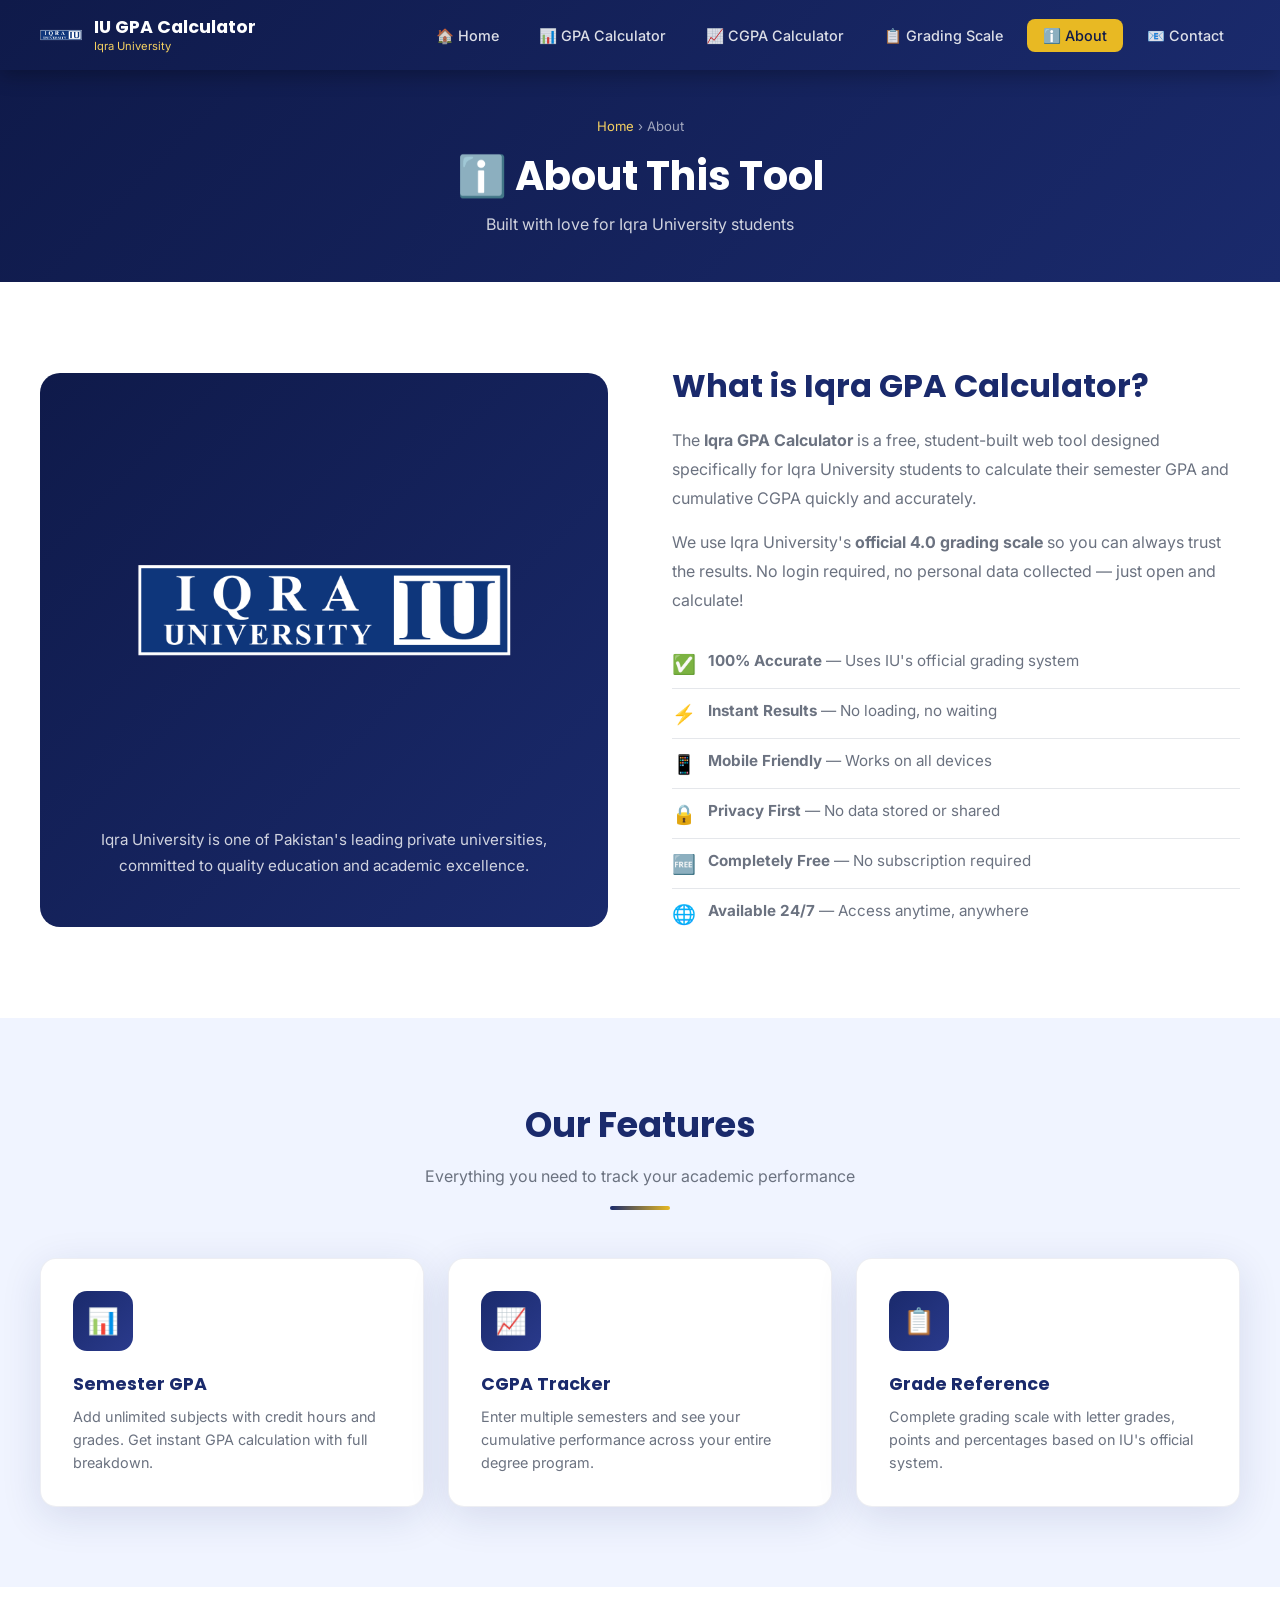
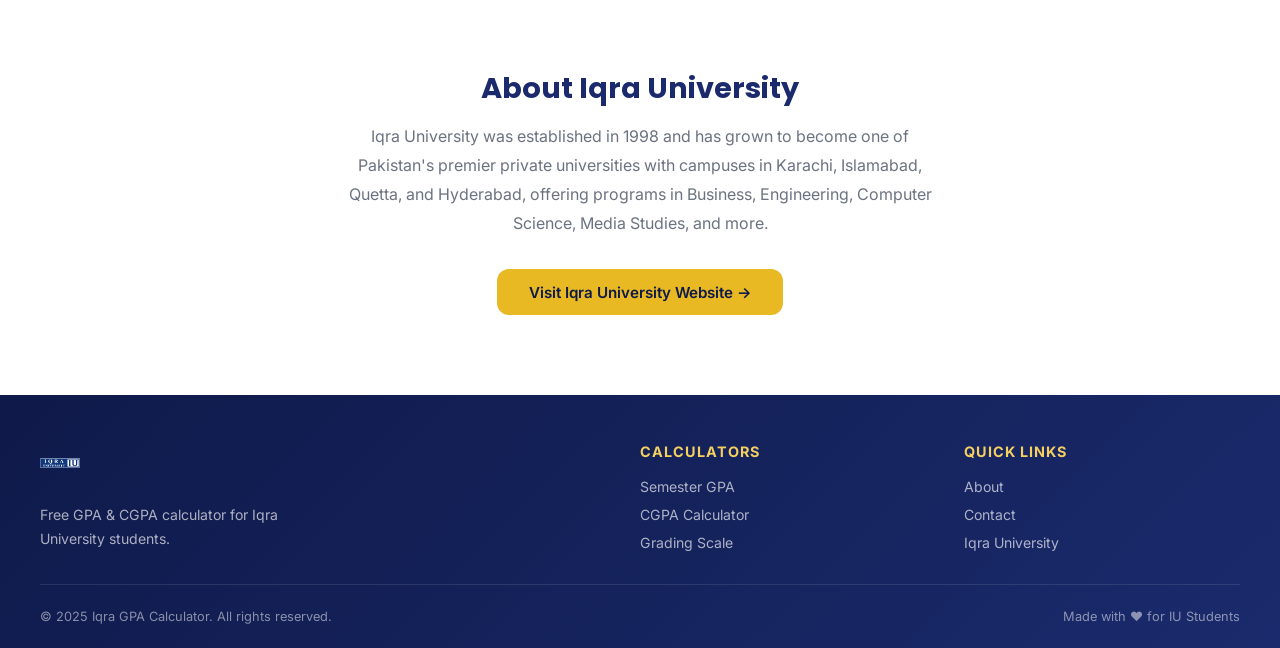
==== about.html @ 35f3a0f4 "Initial commit: Iqra GPA Calculator - Full multi-page website" ====
<!DOCTYPE html>
<html lang="en">
<head>
  <meta charset="UTF-8"/>
  <meta name="viewport" content="width=device-width, initial-scale=1.0"/>
  <title>About - Iqra GPA Calculator</title>
  <meta name="description" content="Learn about the Iqra GPA Calculator tool built for Iqra University students."/>
  <link rel="stylesheet" href="css/style.css"/>
  <link rel="icon" href="Iqra-University-Logo.png"/>
</head>
<body>

<nav class="navbar">
  <div class="nav-container">
    <a href="index.html" class="nav-logo">
      <img src="Iqra-University-Logo.png" alt="Iqra University"/>
      <div class="nav-logo-text">
        <div class="title">IU GPA Calculator</div>
        <div class="sub">Iqra University</div>
      </div>
    </a>
    <ul class="nav-links" id="navLinks">
      <li><a href="index.html">🏠 Home</a></li>
      <li><a href="gpa-calculator.html">📊 GPA Calculator</a></li>
      <li><a href="cgpa-calculator.html">📈 CGPA Calculator</a></li>
      <li><a href="grading.html">📋 Grading Scale</a></li>
      <li><a href="about.html" class="active">ℹ️ About</a></li>
      <li><a href="contact.html">📧 Contact</a></li>
    </ul>
    <div class="hamburger" id="hamburger" onclick="toggleMenu()">
      <span></span><span></span><span></span>
    </div>
  </div>
</nav>

<div class="page-hero">
  <div class="breadcrumb"><a href="index.html">Home</a> › About</div>
  <h1>ℹ️ About This Tool</h1>
  <p>Built with love for Iqra University students</p>
</div>

<section class="section section-alt">
  <div class="container">
    <div class="about-grid fade-in">
      <div class="about-img-wrap">
        <img src="Iqra-University-Logo.png" alt="Iqra University Logo"/>
        <p style="color:rgba(255,255,255,0.8); margin-top:1.5rem; font-size:0.95rem; line-height:1.7;">Iqra University is one of Pakistan's leading private universities, committed to quality education and academic excellence.</p>
      </div>
      <div class="about-content">
        <h2>What is Iqra GPA Calculator?</h2>
        <p>The <strong>Iqra GPA Calculator</strong> is a free, student-built web tool designed specifically for Iqra University students to calculate their semester GPA and cumulative CGPA quickly and accurately.</p>
        <p>We use Iqra University's <strong>official 4.0 grading scale</strong> so you can always trust the results. No login required, no personal data collected — just open and calculate!</p>
        <ul class="feature-list">
          <li><span class="icon">✅</span><span><strong>100% Accurate</strong> — Uses IU's official grading system</span></li>
          <li><span class="icon">⚡</span><span><strong>Instant Results</strong> — No loading, no waiting</span></li>
          <li><span class="icon">📱</span><span><strong>Mobile Friendly</strong> — Works on all devices</span></li>
          <li><span class="icon">🔒</span><span><strong>Privacy First</strong> — No data stored or shared</span></li>
          <li><span class="icon">🆓</span><span><strong>Completely Free</strong> — No subscription required</span></li>
          <li><span class="icon">🌐</span><span><strong>Available 24/7</strong> — Access anytime, anywhere</span></li>
        </ul>
      </div>
    </div>
  </div>
</section>

<section class="section">
  <div class="container">
    <div class="section-header fade-in">
      <h2>Our Features</h2>
      <p>Everything you need to track your academic performance</p>
      <div class="divider"></div>
    </div>
    <div class="cards-grid">
      <div class="card fade-in">
        <div class="card-icon">📊</div>
        <h3>Semester GPA</h3>
        <p>Add unlimited subjects with credit hours and grades. Get instant GPA calculation with full breakdown.</p>
      </div>
      <div class="card fade-in">
        <div class="card-icon">📈</div>
        <h3>CGPA Tracker</h3>
        <p>Enter multiple semesters and see your cumulative performance across your entire degree program.</p>
      </div>
      <div class="card fade-in">
        <div class="card-icon">📋</div>
        <h3>Grade Reference</h3>
        <p>Complete grading scale with letter grades, points and percentages based on IU's official system.</p>
      </div>
    </div>
  </div>
</section>

<section class="section section-alt" style="text-align:center;">
  <div class="container fade-in">
    <h2 style="font-family:'Poppins',sans-serif; font-size:1.8rem; font-weight:700; color:var(--navy); margin-bottom:0.75rem;">About Iqra University</h2>
    <p style="color:var(--gray); max-width:600px; margin:0 auto 2rem; line-height:1.8;">Iqra University was established in 1998 and has grown to become one of Pakistan's premier private universities with campuses in Karachi, Islamabad, Quetta, and Hyderabad, offering programs in Business, Engineering, Computer Science, Media Studies, and more.</p>
    <a href="https://iqra.edu.pk" target="_blank" class="btn btn-primary">Visit Iqra University Website →</a>
  </div>
</section>

<footer>
  <div class="footer-grid">
    <div class="footer-brand">
      <img src="Iqra-University-Logo.png" alt="Iqra University"/>
      <p>Free GPA & CGPA calculator for Iqra University students.</p>
    </div>
    <div class="footer-col">
      <h4>Calculators</h4>
      <ul class="footer-links">
        <li><a href="gpa-calculator.html">Semester GPA</a></li>
        <li><a href="cgpa-calculator.html">CGPA Calculator</a></li>
        <li><a href="grading.html">Grading Scale</a></li>
      </ul>
    </div>
    <div class="footer-col">
      <h4>Quick Links</h4>
      <ul class="footer-links">
        <li><a href="about.html">About</a></li>
        <li><a href="contact.html">Contact</a></li>
        <li><a href="https://iqra.edu.pk" target="_blank">Iqra University</a></li>
      </ul>
    </div>
  </div>
  <div class="footer-bottom">
    <span>© 2025 Iqra GPA Calculator. All rights reserved.</span>
    <span>Made with ❤️ for IU Students</span>
  </div>
</footer>

<script src="js/main.js"></script>
</body>
</html>
---- css/style.css ----
@import url('https://fonts.googleapis.com/css2?family=Inter:wght@300;400;500;600;700;800&family=Poppins:wght@400;500;600;700;800&display=swap');

:root {
  --navy: #1a2a6c;
  --navy-dark: #0f1a4a;
  --navy-light: #2a3a8c;
  --accent: #e8b923;
  --accent-light: #f5d061;
  --white: #ffffff;
  --light-bg: #f0f4ff;
  --gray: #6b7280;
  --light-gray: #e5e7eb;
  --success: #10b981;
  --warning: #f59e0b;
  --danger: #ef4444;
  --card-shadow: 0 10px 40px rgba(26, 42, 108, 0.12);
  --transition: all 0.3s ease;
}

* { margin: 0; padding: 0; box-sizing: border-box; }

body {
  font-family: 'Inter', sans-serif;
  background: var(--light-bg);
  color: #1f2937;
  min-height: 100vh;
}

/* ===== NAVBAR ===== */
.navbar {
  background: linear-gradient(135deg, var(--navy-dark) 0%, var(--navy) 100%);
  padding: 0 2rem;
  position: sticky;
  top: 0;
  z-index: 1000;
  box-shadow: 0 4px 20px rgba(0,0,0,0.3);
}
.nav-container {
  max-width: 1200px;
  margin: 0 auto;
  display: flex;
  align-items: center;
  justify-content: space-between;
  height: 70px;
}
.nav-logo {
  display: flex;
  align-items: center;
  gap: 12px;
  text-decoration: none;
}
.nav-logo img { height: 42px; border-radius: 4px; }
.nav-logo-text { color: var(--white); }
.nav-logo-text .title { font-family: 'Poppins', sans-serif; font-size: 1.1rem; font-weight: 700; line-height: 1.2; }
.nav-logo-text .sub { font-size: 0.7rem; color: var(--accent-light); font-weight: 400; }

.nav-links { display: flex; align-items: center; gap: 0.5rem; list-style: none; }
.nav-links a {
  color: rgba(255,255,255,0.85);
  text-decoration: none;
  padding: 0.5rem 1rem;
  border-radius: 8px;
  font-size: 0.9rem;
  font-weight: 500;
  transition: var(--transition);
}
.nav-links a:hover, .nav-links a.active {
  color: var(--white);
  background: rgba(255,255,255,0.15);
}
.nav-links a.active { background: var(--accent); color: var(--navy-dark); }

.hamburger { display: none; flex-direction: column; gap: 5px; cursor: pointer; padding: 5px; }
.hamburger span { width: 25px; height: 2px; background: white; border-radius: 2px; transition: var(--transition); }

/* ===== HERO ===== */
.hero {
  background: linear-gradient(135deg, var(--navy-dark) 0%, var(--navy) 50%, var(--navy-light) 100%);
  color: white;
  padding: 5rem 2rem;
  text-align: center;
  position: relative;
  overflow: hidden;
}
.hero::before {
  content: '';
  position: absolute;
  top: -50%;
  left: -50%;
  width: 200%;
  height: 200%;
  background: radial-gradient(circle at 30% 50%, rgba(232,185,35,0.08) 0%, transparent 60%),
              radial-gradient(circle at 70% 50%, rgba(255,255,255,0.05) 0%, transparent 60%);
  animation: heroGlow 8s ease-in-out infinite alternate;
}
@keyframes heroGlow { from { transform: scale(1); } to { transform: scale(1.1); } }

.hero-content { position: relative; z-index: 1; max-width: 800px; margin: 0 auto; }
.hero-badge {
  display: inline-block;
  background: rgba(232,185,35,0.2);
  border: 1px solid rgba(232,185,35,0.4);
  color: var(--accent-light);
  padding: 0.4rem 1.2rem;
  border-radius: 50px;
  font-size: 0.8rem;
  font-weight: 600;
  letter-spacing: 1px;
  text-transform: uppercase;
  margin-bottom: 1.5rem;
}
.hero h1 {
  font-family: 'Poppins', sans-serif;
  font-size: clamp(2rem, 5vw, 3.5rem);
  font-weight: 800;
  line-height: 1.2;
  margin-bottom: 1rem;
}
.hero h1 span { color: var(--accent); }
.hero p { font-size: 1.1rem; color: rgba(255,255,255,0.8); max-width: 600px; margin: 0 auto 2.5rem; line-height: 1.7; }
.hero-btns { display: flex; gap: 1rem; justify-content: center; flex-wrap: wrap; }
.btn {
  display: inline-flex;
  align-items: center;
  gap: 0.5rem;
  padding: 0.85rem 2rem;
  border-radius: 12px;
  font-size: 0.95rem;
  font-weight: 600;
  text-decoration: none;
  cursor: pointer;
  border: none;
  transition: var(--transition);
}
.btn-primary { background: var(--accent); color: var(--navy-dark); }
.btn-primary:hover { background: var(--accent-light); transform: translateY(-2px); box-shadow: 0 8px 25px rgba(232,185,35,0.4); }
.btn-outline { background: transparent; color: white; border: 2px solid rgba(255,255,255,0.4); }
.btn-outline:hover { background: rgba(255,255,255,0.1); border-color: white; transform: translateY(-2px); }

/* ===== STATS BAR ===== */
.stats-bar {
  background: white;
  padding: 2rem;
  box-shadow: 0 4px 20px rgba(0,0,0,0.08);
}
.stats-container {
  max-width: 1200px;
  margin: 0 auto;
  display: grid;
  grid-template-columns: repeat(4, 1fr);
  gap: 1.5rem;
  text-align: center;
}
.stat-item { padding: 1rem; }
.stat-number { font-family: 'Poppins', sans-serif; font-size: 2rem; font-weight: 800; color: var(--navy); }
.stat-label { font-size: 0.85rem; color: var(--gray); margin-top: 0.25rem; }

/* ===== SECTION ===== */
.section { padding: 5rem 2rem; }
.section-alt { background: white; }
.container { max-width: 1200px; margin: 0 auto; }
.section-header { text-align: center; margin-bottom: 3rem; }
.section-header h2 {
  font-family: 'Poppins', sans-serif;
  font-size: clamp(1.6rem, 3vw, 2.2rem);
  font-weight: 700;
  color: var(--navy);
  margin-bottom: 0.75rem;
}
.section-header p { color: var(--gray); font-size: 1rem; max-width: 550px; margin: 0 auto; line-height: 1.7; }
.divider { width: 60px; height: 4px; background: linear-gradient(90deg, var(--navy), var(--accent)); border-radius: 2px; margin: 1rem auto 0; }

/* ===== CARDS ===== */
.cards-grid { display: grid; grid-template-columns: repeat(auto-fit, minmax(280px, 1fr)); gap: 1.5rem; }
.card {
  background: white;
  border-radius: 16px;
  padding: 2rem;
  box-shadow: var(--card-shadow);
  transition: var(--transition);
  border: 1px solid rgba(26,42,108,0.08);
  text-decoration: none;
  color: inherit;
  display: block;
}
.card:hover { transform: translateY(-6px); box-shadow: 0 20px 50px rgba(26,42,108,0.18); }
.card-icon {
  width: 60px;
  height: 60px;
  border-radius: 14px;
  background: linear-gradient(135deg, var(--navy), var(--navy-light));
  display: flex;
  align-items: center;
  justify-content: center;
  font-size: 1.6rem;
  margin-bottom: 1.25rem;
}
.card h3 { font-family: 'Poppins', sans-serif; font-size: 1.1rem; font-weight: 700; color: var(--navy); margin-bottom: 0.5rem; }
.card p { color: var(--gray); font-size: 0.9rem; line-height: 1.6; }
.card-arrow { display: inline-flex; align-items: center; gap: 0.4rem; color: var(--navy); font-size: 0.85rem; font-weight: 600; margin-top: 1rem; }

/* ===== CALCULATOR ===== */
.calc-wrapper { max-width: 900px; margin: 0 auto; }
.calc-card {
  background: white;
  border-radius: 20px;
  overflow: hidden;
  box-shadow: 0 20px 60px rgba(26,42,108,0.15);
}
.calc-header {
  background: linear-gradient(135deg, var(--navy-dark), var(--navy));
  padding: 2rem;
  color: white;
  display: flex;
  align-items: center;
  gap: 1rem;
}
.calc-header-icon { font-size: 2rem; }
.calc-header h2 { font-family: 'Poppins', sans-serif; font-size: 1.4rem; font-weight: 700; }
.calc-header p { font-size: 0.85rem; color: rgba(255,255,255,0.75); margin-top: 0.2rem; }
.calc-body { padding: 2rem; }

.grading-info {
  background: var(--light-bg);
  border-radius: 12px;
  padding: 1.25rem;
  margin-bottom: 1.5rem;
  border-left: 4px solid var(--navy);
}
.grading-info h4 { font-size: 0.85rem; font-weight: 700; color: var(--navy); margin-bottom: 0.75rem; text-transform: uppercase; letter-spacing: 0.5px; }
.grade-scale {
  display: flex;
  flex-wrap: wrap;
  gap: 0.5rem;
}
.grade-pill {
  background: white;
  border: 1px solid var(--light-gray);
  border-radius: 8px;
  padding: 0.3rem 0.6rem;
  font-size: 0.78rem;
  color: var(--gray);
}
.grade-pill strong { color: var(--navy); }

.subjects-table { width: 100%; border-collapse: collapse; margin-bottom: 1rem; }
.subjects-table th {
  background: var(--light-bg);
  padding: 0.75rem 1rem;
  text-align: left;
  font-size: 0.8rem;
  font-weight: 700;
  color: var(--navy);
  text-transform: uppercase;
  letter-spacing: 0.5px;
  border-radius: 0;
}
.subjects-table th:first-child { border-radius: 8px 0 0 8px; }
.subjects-table th:last-child { border-radius: 0 8px 8px 0; }
.subjects-table td { padding: 0.6rem 0.5rem; border-bottom: 1px solid var(--light-gray); }
.subjects-table tr:last-child td { border-bottom: none; }

.table-input, .table-select {
  width: 100%;
  padding: 0.55rem 0.75rem;
  border: 1.5px solid var(--light-gray);
  border-radius: 8px;
  font-size: 0.9rem;
  font-family: 'Inter', sans-serif;
  color: #1f2937;
  background: white;
  transition: var(--transition);
  outline: none;
}
.table-input:focus, .table-select:focus { border-color: var(--navy); box-shadow: 0 0 0 3px rgba(26,42,108,0.1); }

.btn-remove {
  background: none;
  border: none;
  cursor: pointer;
  color: var(--danger);
  font-size: 1.2rem;
  padding: 0.3rem;
  border-radius: 6px;
  transition: var(--transition);
}
.btn-remove:hover { background: rgba(239,68,68,0.1); }

.calc-actions { display: flex; gap: 1rem; flex-wrap: wrap; margin: 1.5rem 0; }
.btn-navy { background: var(--navy); color: white; border: none; }
.btn-navy:hover { background: var(--navy-light); transform: translateY(-2px); }
.btn-accent { background: var(--accent); color: var(--navy-dark); border: none; }
.btn-accent:hover { background: var(--accent-light); transform: translateY(-2px); box-shadow: 0 8px 25px rgba(232,185,35,0.4); }
.btn-ghost { background: transparent; color: var(--gray); border: 1.5px solid var(--light-gray); }
.btn-ghost:hover { background: var(--light-bg); color: var(--navy); border-color: var(--navy); }

/* RESULT */
.result-box {
  background: linear-gradient(135deg, var(--navy-dark), var(--navy));
  border-radius: 16px;
  padding: 2rem;
  color: white;
  text-align: center;
  display: none;
  animation: fadeInUp 0.5s ease;
}
.result-box.show { display: block; }
@keyframes fadeInUp { from { opacity: 0; transform: translateY(20px); } to { opacity: 1; transform: translateY(0); } }
.result-gpa { font-family: 'Poppins', sans-serif; font-size: 3.5rem; font-weight: 800; color: var(--accent); line-height: 1; }
.result-label { font-size: 0.9rem; color: rgba(255,255,255,0.75); margin-top: 0.5rem; }
.result-grade { font-size: 1.1rem; font-weight: 600; color: var(--accent-light); margin-top: 0.5rem; }
.result-stats { display: flex; justify-content: center; gap: 2rem; margin-top: 1.5rem; flex-wrap: wrap; }
.result-stat span { display: block; font-size: 0.8rem; color: rgba(255,255,255,0.6); }
.result-stat strong { font-family: 'Poppins', sans-serif; font-size: 1.2rem; color: white; }

/* ===== GRADING TABLE ===== */
.grading-table { width: 100%; border-collapse: collapse; border-radius: 12px; overflow: hidden; }
.grading-table thead { background: linear-gradient(135deg, var(--navy-dark), var(--navy)); color: white; }
.grading-table th { padding: 1rem; text-align: left; font-size: 0.85rem; font-weight: 600; }
.grading-table td { padding: 0.85rem 1rem; font-size: 0.9rem; border-bottom: 1px solid var(--light-gray); }
.grading-table tr:nth-child(even) { background: var(--light-bg); }
.grading-table tr:hover { background: rgba(26,42,108,0.05); }
.grade-badge {
  display: inline-block;
  padding: 0.25rem 0.75rem;
  border-radius: 20px;
  font-size: 0.8rem;
  font-weight: 700;
  background: var(--navy);
  color: white;
}

/* ===== PAGE HERO ===== */
.page-hero {
  background: linear-gradient(135deg, var(--navy-dark), var(--navy));
  color: white;
  padding: 3rem 2rem;
  text-align: center;
}
.page-hero h1 { font-family: 'Poppins', sans-serif; font-size: clamp(1.8rem, 4vw, 2.5rem); font-weight: 700; margin-bottom: 0.5rem; }
.page-hero p { color: rgba(255,255,255,0.8); font-size: 1rem; }
.breadcrumb { font-size: 0.82rem; color: rgba(255,255,255,0.6); margin-bottom: 0.75rem; }
.breadcrumb a { color: var(--accent-light); text-decoration: none; }

/* ===== ABOUT ===== */
.about-grid { display: grid; grid-template-columns: 1fr 1fr; gap: 4rem; align-items: center; }
.about-img-wrap {
  background: linear-gradient(135deg, var(--navy-dark), var(--navy));
  border-radius: 20px;
  padding: 3rem;
  text-align: center;
  color: white;
}
.about-img-wrap img { width: 80%; border-radius: 10px; }
.about-content h2 { font-family: 'Poppins', sans-serif; font-size: 2rem; font-weight: 700; color: var(--navy); margin-bottom: 1rem; }
.about-content p { color: var(--gray); line-height: 1.8; margin-bottom: 1rem; }
.feature-list { list-style: none; margin-top: 1.5rem; }
.feature-list li {
  display: flex;
  align-items: flex-start;
  gap: 0.75rem;
  padding: 0.75rem 0;
  border-bottom: 1px solid var(--light-gray);
  font-size: 0.95rem;
  color: var(--gray);
}
.feature-list li:last-child { border-bottom: none; }
.feature-list li .icon { font-size: 1.2rem; flex-shrink: 0; margin-top: 1px; }

/* ===== CONTACT ===== */
.contact-grid { display: grid; grid-template-columns: 1fr 1.5fr; gap: 2rem; }
.contact-info { display: flex; flex-direction: column; gap: 1.25rem; }
.contact-card {
  background: linear-gradient(135deg, var(--navy-dark), var(--navy));
  color: white;
  border-radius: 16px;
  padding: 1.5rem;
  display: flex;
  align-items: flex-start;
  gap: 1rem;
}
.contact-icon { font-size: 1.5rem; flex-shrink: 0; }
.contact-card h4 { font-size: 0.85rem; color: var(--accent-light); font-weight: 600; text-transform: uppercase; letter-spacing: 0.5px; }
.contact-card p { font-size: 0.9rem; color: rgba(255,255,255,0.85); margin-top: 0.25rem; line-height: 1.5; }

.contact-form { background: white; border-radius: 20px; padding: 2rem; box-shadow: var(--card-shadow); }
.contact-form h3 { font-family: 'Poppins', sans-serif; font-size: 1.3rem; font-weight: 700; color: var(--navy); margin-bottom: 1.5rem; }
.form-group { margin-bottom: 1.25rem; }
.form-group label { display: block; font-size: 0.85rem; font-weight: 600; color: var(--navy); margin-bottom: 0.4rem; }
.form-control {
  width: 100%;
  padding: 0.75rem 1rem;
  border: 1.5px solid var(--light-gray);
  border-radius: 10px;
  font-size: 0.9rem;
  font-family: 'Inter', sans-serif;
  color: #1f2937;
  outline: none;
  transition: var(--transition);
  background: var(--light-bg);
}
.form-control:focus { border-color: var(--navy); background: white; box-shadow: 0 0 0 3px rgba(26,42,108,0.1); }
.form-row { display: grid; grid-template-columns: 1fr 1fr; gap: 1rem; }
textarea.form-control { resize: vertical; min-height: 120px; }

/* ===== FOOTER ===== */
footer {
  background: linear-gradient(135deg, var(--navy-dark) 0%, var(--navy) 100%);
  color: white;
  padding: 3rem 2rem 1.5rem;
}
.footer-grid {
  max-width: 1200px;
  margin: 0 auto;
  display: grid;
  grid-template-columns: 2fr 1fr 1fr;
  gap: 3rem;
  padding-bottom: 2rem;
  border-bottom: 1px solid rgba(255,255,255,0.1);
}
.footer-brand img { height: 40px; border-radius: 4px; margin-bottom: 1rem; }
.footer-brand p { color: rgba(255,255,255,0.65); font-size: 0.88rem; line-height: 1.7; max-width: 300px; }
.footer-col h4 { font-weight: 700; font-size: 0.9rem; text-transform: uppercase; letter-spacing: 1px; color: var(--accent-light); margin-bottom: 1rem; }
.footer-links { list-style: none; display: flex; flex-direction: column; gap: 0.5rem; }
.footer-links a { color: rgba(255,255,255,0.65); text-decoration: none; font-size: 0.88rem; transition: var(--transition); }
.footer-links a:hover { color: white; padding-left: 4px; }
.footer-bottom {
  max-width: 1200px;
  margin: 1.5rem auto 0;
  display: flex;
  justify-content: space-between;
  align-items: center;
  font-size: 0.8rem;
  color: rgba(255,255,255,0.5);
  flex-wrap: wrap;
  gap: 0.5rem;
}
.footer-bottom a { color: var(--accent-light); text-decoration: none; }

/* ===== MOBILE MENU ===== */
@media (max-width: 768px) {
  .hamburger { display: flex; }
  .nav-links {
    display: none;
    position: absolute;
    top: 70px;
    left: 0;
    right: 0;
    background: var(--navy-dark);
    flex-direction: column;
    padding: 1rem;
    gap: 0.25rem;
    border-top: 1px solid rgba(255,255,255,0.1);
  }
  .nav-links.open { display: flex; }
  .nav-links a { padding: 0.75rem 1rem; border-radius: 8px; }
  .stats-container { grid-template-columns: repeat(2, 1fr); }
  .about-grid, .contact-grid { grid-template-columns: 1fr; }
  .footer-grid { grid-template-columns: 1fr; gap: 2rem; }
  .form-row { grid-template-columns: 1fr; }
  .calc-actions { flex-direction: column; }
  .result-stats { gap: 1rem; }
  .subjects-table { font-size: 0.82rem; }
  .hero { padding: 3rem 1.5rem; }
  .page-hero { padding: 2rem 1.5rem; }
}

/* ===== ANIMATIONS ===== */
.fade-in {
  opacity: 0;
  transform: translateY(30px);
  transition: opacity 0.6s ease, transform 0.6s ease;
}
.fade-in.visible { opacity: 1; transform: translateY(0); }

/* ===== CGPA TABLE ===== */
.semester-row { background: white; border-radius: 12px; padding: 1.25rem; margin-bottom: 1rem; border: 1.5px solid var(--light-gray); transition: var(--transition); }
.semester-row:hover { border-color: var(--navy); box-shadow: 0 4px 15px rgba(26,42,108,0.1); }
.semester-header { display: flex; align-items: center; justify-content: space-between; margin-bottom: 0.75rem; }
.semester-header h4 { font-size: 0.9rem; font-weight: 700; color: var(--navy); }
.semester-inputs { display: grid; grid-template-columns: 1fr 1fr; gap: 1rem; }
.input-group label { display: block; font-size: 0.78rem; font-weight: 600; color: var(--gray); margin-bottom: 0.3rem; text-transform: uppercase; letter-spacing: 0.3px; }
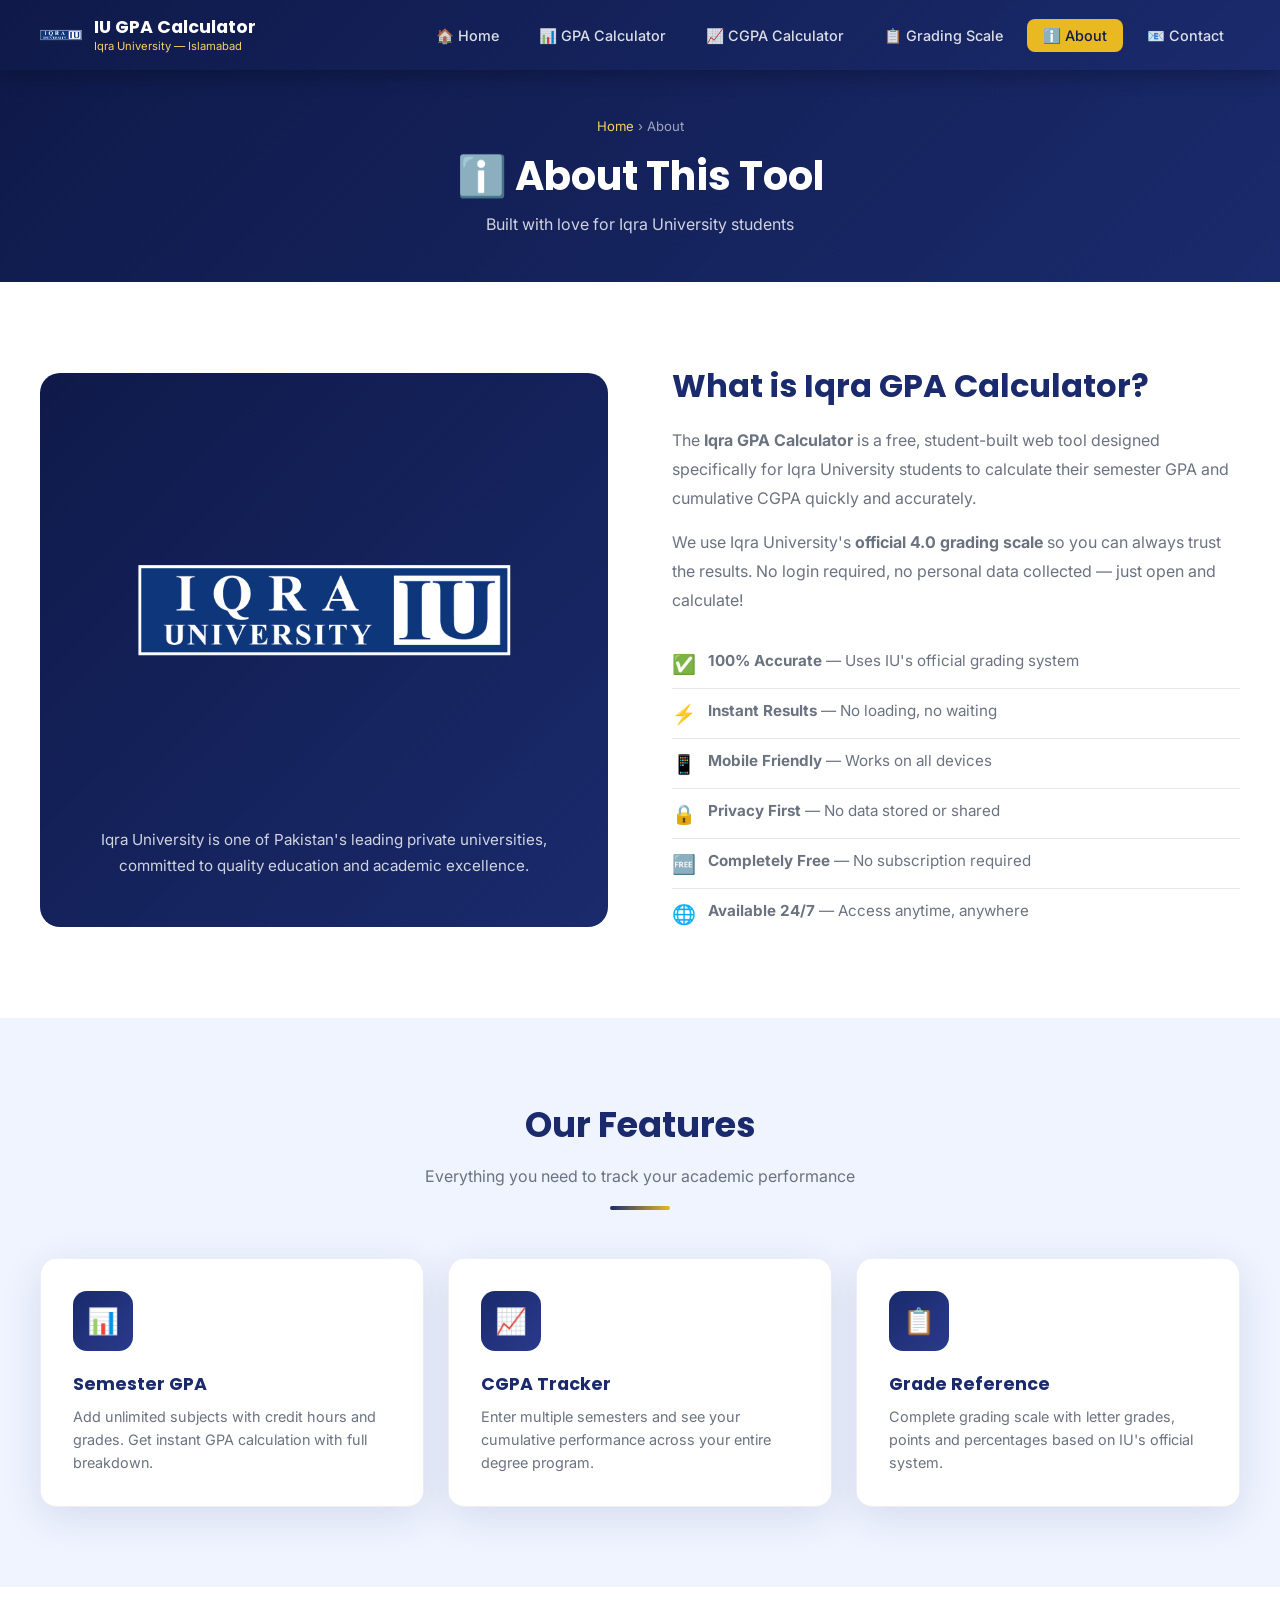
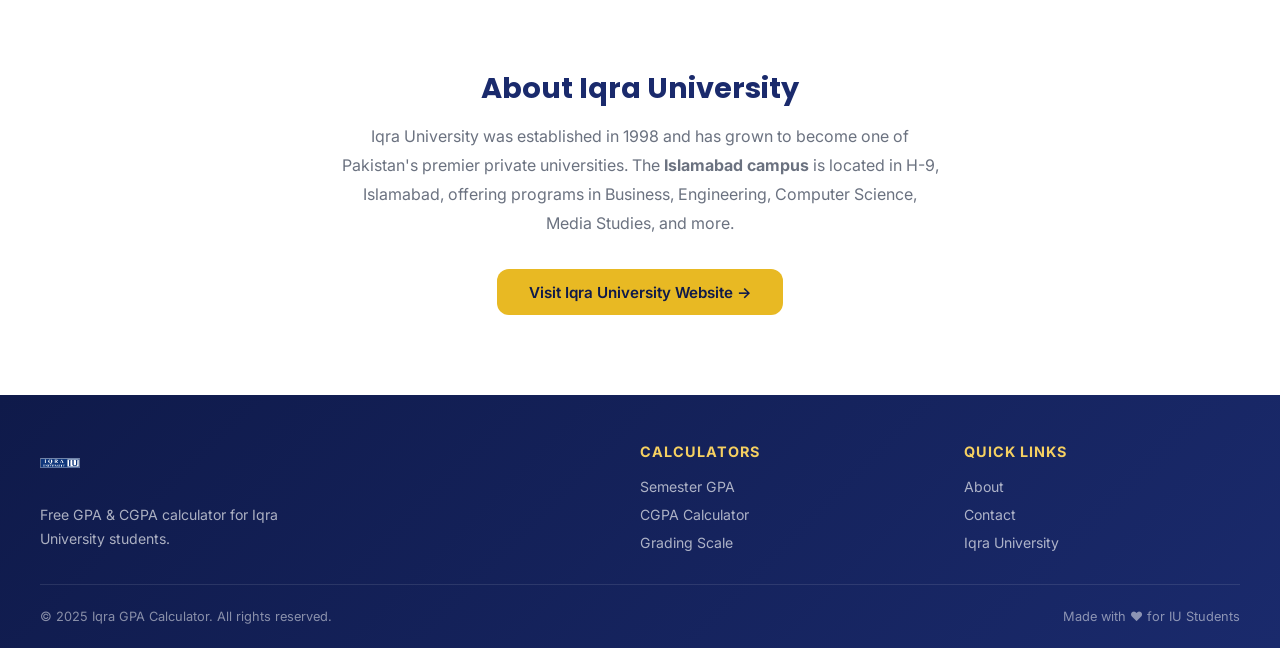
==== commit 582da347: "Fix: Islamabad campus, correct Old/New student grading systems, fix all pages" ====
--- a/about.html
+++ b/about.html
@@ -3,7 +3,7 @@
 <head>
   <meta charset="UTF-8"/>
   <meta name="viewport" content="width=device-width, initial-scale=1.0"/>
-  <title>About - Iqra GPA Calculator</title>
+  <title>About - Iqra GPA Calculator Islamabad</title>
   <meta name="description" content="Learn about the Iqra GPA Calculator tool built for Iqra University students."/>
   <link rel="stylesheet" href="css/style.css"/>
   <link rel="icon" href="Iqra-University-Logo.png"/>
@@ -16,7 +16,7 @@
       <img src="Iqra-University-Logo.png" alt="Iqra University"/>
       <div class="nav-logo-text">
         <div class="title">IU GPA Calculator</div>
-        <div class="sub">Iqra University</div>
+        <div class="sub">Iqra University — Islamabad</div>
       </div>
     </a>
     <ul class="nav-links" id="navLinks">
@@ -93,7 +93,7 @@
 <section class="section section-alt" style="text-align:center;">
   <div class="container fade-in">
     <h2 style="font-family:'Poppins',sans-serif; font-size:1.8rem; font-weight:700; color:var(--navy); margin-bottom:0.75rem;">About Iqra University</h2>
-    <p style="color:var(--gray); max-width:600px; margin:0 auto 2rem; line-height:1.8;">Iqra University was established in 1998 and has grown to become one of Pakistan's premier private universities with campuses in Karachi, Islamabad, Quetta, and Hyderabad, offering programs in Business, Engineering, Computer Science, Media Studies, and more.</p>
+    <p style="color:var(--gray); max-width:600px; margin:0 auto 2rem; line-height:1.8;">Iqra University was established in 1998 and has grown to become one of Pakistan's premier private universities. The <strong>Islamabad campus</strong> is located in H-9, Islamabad, offering programs in Business, Engineering, Computer Science, Media Studies, and more.</p>
     <a href="https://iqra.edu.pk" target="_blank" class="btn btn-primary">Visit Iqra University Website →</a>
   </div>
 </section>
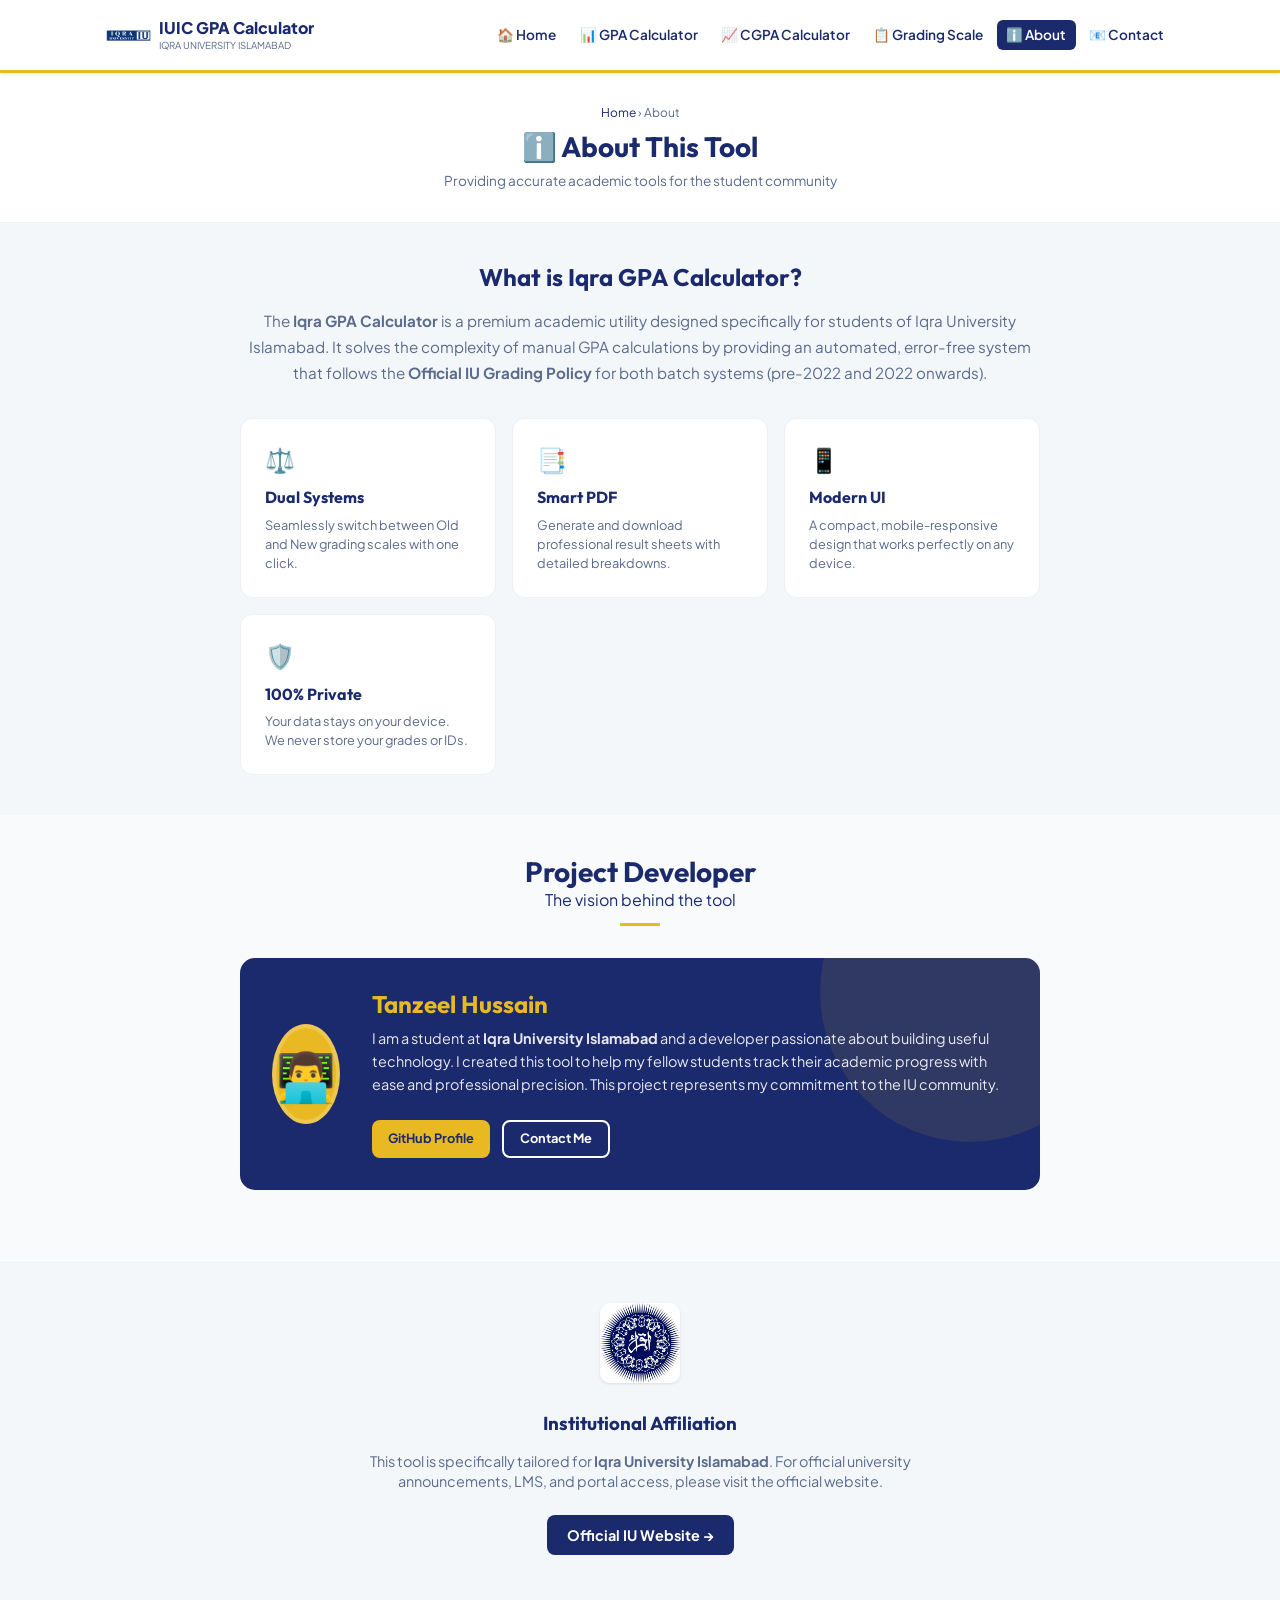
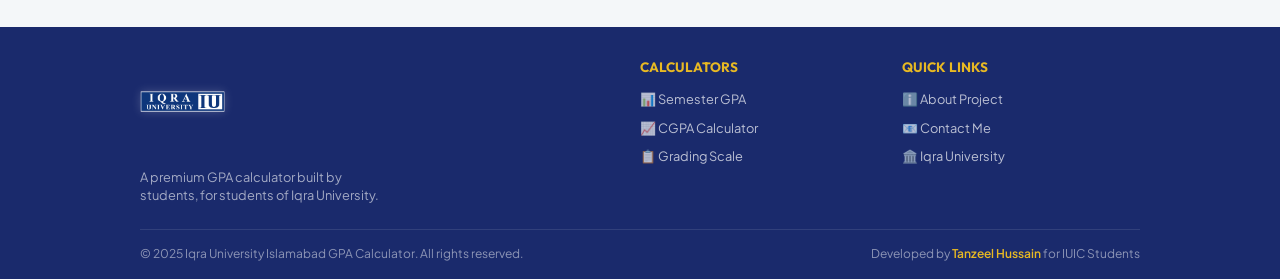
==== commit c6db92fb: "Complete UI overhaul, IUIC branding, Summer logic, and PDF enhancements" ====
--- a/about.html
+++ b/about.html
@@ -7,6 +7,36 @@
   <meta name="description" content="Learn about the Iqra GPA Calculator tool built for Iqra University students."/>
   <link rel="stylesheet" href="css/style.css"/>
   <link rel="icon" href="Iqra-University-Logo.png"/>
+  <style>
+    .about-feature-grid { display: grid; grid-template-columns: repeat(auto-fit, minmax(220px, 1fr)); gap: 1rem; margin-top: 2rem; }
+    .feature-card { background: white; padding: 1.5rem; border-radius: 12px; border: 1px solid #edf2f7; text-align: left; }
+    .feature-card .icon { font-size: 1.5rem; margin-bottom: 0.75rem; display: block; }
+    .feature-card h3 { font-size: 1rem; color: var(--primary); margin-bottom: 0.5rem; }
+    .feature-card p { font-size: 0.8rem; color: var(--text-light); line-height: 1.5; }
+    
+    .dev-card { 
+      background: var(--primary); color: white; border-radius: 15px; 
+      padding: 2rem; display: flex; align-items: center; gap: 2rem;
+      margin: 2rem auto; max-width: 800px; position: relative; overflow: hidden;
+    }
+    .dev-card::after { 
+      content: ''; position: absolute; top: -50%; right: -10%; 
+      width: 300px; height: 300px; background: rgba(232,185,35,0.1); 
+      border-radius: 50%; z-index: 0; 
+    }
+    .dev-info { position: relative; z-index: 1; }
+    .dev-avatar { 
+      width: 100px; height: 100px; border-radius: 50%; 
+      background: var(--accent); border: 4px solid rgba(255,255,255,0.2);
+      display: flex; align-items: center; justify-content: center; font-size: 3rem;
+    }
+    .dev-info h2 { color: var(--accent); margin-bottom: 0.5rem; }
+    .dev-info p { font-size: 0.9rem; opacity: 0.9; line-height: 1.6; }
+    
+    @media (max-width: 768px) {
+      .dev-card { flex-direction: column; text-align: center; gap: 1rem; }
+    }
+  </style>
 </head>
 <body>
 
@@ -15,8 +45,8 @@
     <a href="index.html" class="nav-logo">
       <img src="Iqra-University-Logo.png" alt="Iqra University"/>
       <div class="nav-logo-text">
-        <div class="title">IU GPA Calculator</div>
-        <div class="sub">Iqra University — Islamabad</div>
+        <div class="title">IUIC GPA Calculator</div>
+        <div class="sub">Iqra University Islamabad</div>
       </div>
     </a>
     <ul class="nav-links" id="navLinks">
@@ -36,65 +66,82 @@
 <div class="page-hero">
   <div class="breadcrumb"><a href="index.html">Home</a> › About</div>
   <h1>ℹ️ About This Tool</h1>
-  <p>Built with love for Iqra University students</p>
+  <p>Providing accurate academic tools for the student community</p>
 </div>
 
-<section class="section section-alt">
+<section class="section">
   <div class="container">
-    <div class="about-grid fade-in">
-      <div class="about-img-wrap">
-        <img src="Iqra-University-Logo.png" alt="Iqra University Logo"/>
-        <p style="color:rgba(255,255,255,0.8); margin-top:1.5rem; font-size:0.95rem; line-height:1.7;">Iqra University is one of Pakistan's leading private universities, committed to quality education and academic excellence.</p>
-      </div>
-      <div class="about-content">
-        <h2>What is Iqra GPA Calculator?</h2>
-        <p>The <strong>Iqra GPA Calculator</strong> is a free, student-built web tool designed specifically for Iqra University students to calculate their semester GPA and cumulative CGPA quickly and accurately.</p>
-        <p>We use Iqra University's <strong>official 4.0 grading scale</strong> so you can always trust the results. No login required, no personal data collected — just open and calculate!</p>
-        <ul class="feature-list">
-          <li><span class="icon">✅</span><span><strong>100% Accurate</strong> — Uses IU's official grading system</span></li>
-          <li><span class="icon">⚡</span><span><strong>Instant Results</strong> — No loading, no waiting</span></li>
-          <li><span class="icon">📱</span><span><strong>Mobile Friendly</strong> — Works on all devices</span></li>
-          <li><span class="icon">🔒</span><span><strong>Privacy First</strong> — No data stored or shared</span></li>
-          <li><span class="icon">🆓</span><span><strong>Completely Free</strong> — No subscription required</span></li>
-          <li><span class="icon">🌐</span><span><strong>Available 24/7</strong> — Access anytime, anywhere</span></li>
-        </ul>
+    <div style="max-width: 800px; margin: 0 auto; text-align: center;">
+      <h2 style="color: var(--primary); margin-bottom: 1rem;">What is Iqra GPA Calculator?</h2>
+      <p style="color: var(--text-light); line-height: 1.7; font-size: 0.95rem;">
+        The <strong>Iqra GPA Calculator</strong> is a premium academic utility designed specifically for students of Iqra University Islamabad. 
+        It solves the complexity of manual GPA calculations by providing an automated, error-free system that follows the 
+        <strong>Official IU Grading Policy</strong> for both batch systems (pre-2022 and 2022 onwards).
+      </p>
+      
+      <div class="about-feature-grid">
+        <div class="feature-card">
+          <span class="icon">⚖️</span>
+          <h3>Dual Systems</h3>
+          <p>Seamlessly switch between Old and New grading scales with one click.</p>
+        </div>
+        <div class="feature-card">
+          <span class="icon">📑</span>
+          <h3>Smart PDF</h3>
+          <p>Generate and download professional result sheets with detailed breakdowns.</p>
+        </div>
+        <div class="feature-card">
+          <span class="icon">📱</span>
+          <h3>Modern UI</h3>
+          <p>A compact, mobile-responsive design that works perfectly on any device.</p>
+        </div>
+        <div class="feature-card">
+          <span class="icon">🛡️</span>
+          <h3>100% Private</h3>
+          <p>Your data stays on your device. We never store your grades or IDs.</p>
+        </div>
       </div>
     </div>
   </div>
 </section>
 
-<section class="section">
+<section class="section section-alt">
   <div class="container">
-    <div class="section-header fade-in">
-      <h2>Our Features</h2>
-      <p>Everything you need to track your academic performance</p>
+    <div class="section-header">
+      <h2>Project Developer</h2>
+      <p>The vision behind the tool</p>
       <div class="divider"></div>
     </div>
-    <div class="cards-grid">
-      <div class="card fade-in">
-        <div class="card-icon">📊</div>
-        <h3>Semester GPA</h3>
-        <p>Add unlimited subjects with credit hours and grades. Get instant GPA calculation with full breakdown.</p>
-      </div>
-      <div class="card fade-in">
-        <div class="card-icon">📈</div>
-        <h3>CGPA Tracker</h3>
-        <p>Enter multiple semesters and see your cumulative performance across your entire degree program.</p>
-      </div>
-      <div class="card fade-in">
-        <div class="card-icon">📋</div>
-        <h3>Grade Reference</h3>
-        <p>Complete grading scale with letter grades, points and percentages based on IU's official system.</p>
+    
+    <div class="dev-card">
+      <div class="dev-avatar">👨‍💻</div>
+      <div class="dev-info">
+        <h2>Tanzeel Hussain</h2>
+        <p>
+          I am a student at <strong>Iqra University Islamabad</strong> and a developer passionate about building useful technology. 
+          I created this tool to help my fellow students track their academic progress with ease and professional precision. 
+          This project represents my commitment to the IU community.
+        </p>
+        <div style="margin-top: 1.5rem; display: flex; gap: 0.75rem;">
+          <a href="https://github.com/Tanzeel0Hussain" target="_blank" class="btn btn-accent" style="padding: 0.5rem 1rem; font-size: 0.8rem;">GitHub Profile</a>
+          <a href="contact.html" class="btn btn-outline" style="border-color: white; color: white; padding: 0.5rem 1rem; font-size: 0.8rem;">Contact Me</a>
+        </div>
       </div>
     </div>
   </div>
 </section>
 
-<section class="section section-alt" style="text-align:center;">
-  <div class="container fade-in">
-    <h2 style="font-family:'Poppins',sans-serif; font-size:1.8rem; font-weight:700; color:var(--navy); margin-bottom:0.75rem;">About Iqra University</h2>
-    <p style="color:var(--gray); max-width:600px; margin:0 auto 2rem; line-height:1.8;">Iqra University was established in 1998 and has grown to become one of Pakistan's premier private universities. The <strong>Islamabad campus</strong> is located in H-9, Islamabad, offering programs in Business, Engineering, Computer Science, Media Studies, and more.</p>
-    <a href="https://iqra.edu.pk" target="_blank" class="btn btn-primary">Visit Iqra University Website →</a>
+<section class="section" style="text-align: center; border-top: 1px solid #edf2f7;">
+  <div class="container">
+    <div style="margin-bottom: 1.5rem;">
+      <img src="iuic logo.jpg" alt="IUIC Islamabad" style="height: 80px; border-radius: 10px; box-shadow: var(--shadow-sm);"/>
+    </div>
+    <h3 style="color: var(--primary); margin-bottom: 1rem;">Institutional Affiliation</h3>
+    <p style="color: var(--text-light); max-width: 600px; margin: 0 auto 1.5rem; font-size: 0.9rem;">
+      This tool is specifically tailored for <strong>Iqra University Islamabad</strong>. 
+      For official university announcements, LMS, and portal access, please visit the official website.
+    </p>
+    <a href="https://iuisl.iqra.edu.pk/" target="_blank" class="btn btn-primary">Official IU Website →</a>
   </div>
 </section>
 
@@ -102,28 +149,28 @@
   <div class="footer-grid">
     <div class="footer-brand">
       <img src="Iqra-University-Logo.png" alt="Iqra University"/>
-      <p>Free GPA & CGPA calculator for Iqra University students.</p>
+      <p>A premium GPA calculator built by students, for students of Iqra University.</p>
     </div>
     <div class="footer-col">
       <h4>Calculators</h4>
       <ul class="footer-links">
-        <li><a href="gpa-calculator.html">Semester GPA</a></li>
-        <li><a href="cgpa-calculator.html">CGPA Calculator</a></li>
-        <li><a href="grading.html">Grading Scale</a></li>
+        <li><a href="gpa-calculator.html">📊 Semester GPA</a></li>
+        <li><a href="cgpa-calculator.html">📈 CGPA Calculator</a></li>
+        <li><a href="grading.html">📋 Grading Scale</a></li>
       </ul>
     </div>
     <div class="footer-col">
       <h4>Quick Links</h4>
       <ul class="footer-links">
-        <li><a href="about.html">About</a></li>
-        <li><a href="contact.html">Contact</a></li>
-        <li><a href="https://iqra.edu.pk" target="_blank">Iqra University</a></li>
+        <li><a href="about.html">ℹ️ About Project</a></li>
+        <li><a href="contact.html">📧 Contact Me</a></li>
+        <li><a href="https://iuisl.iqra.edu.pk/" target="_blank">🏛️ Iqra University</a></li>
       </ul>
     </div>
   </div>
   <div class="footer-bottom">
-    <span>© 2025 Iqra GPA Calculator. All rights reserved.</span>
-    <span>Made with ❤️ for IU Students</span>
+    <span>© 2025 Iqra University Islamabad GPA Calculator. All rights reserved.</span>
+    <span>Developed by <a href="https://github.com/Tanzeel0Hussain" target="_blank">Tanzeel Hussain</a> for IUIC Students</span>
   </div>
 </footer>
 
--- a/css/style.css
+++ b/css/style.css
@@ -1,482 +1,237 @@
-@import url('https://fonts.googleapis.com/css2?family=Inter:wght@300;400;500;600;700;800&family=Poppins:wght@400;500;600;700;800&display=swap');
-
-:root {
-  --navy: #1a2a6c;
-  --navy-dark: #0f1a4a;
-  --navy-light: #2a3a8c;
-  --accent: #e8b923;
-  --accent-light: #f5d061;
-  --white: #ffffff;
-  --light-bg: #f0f4ff;
-  --gray: #6b7280;
-  --light-gray: #e5e7eb;
-  --success: #10b981;
-  --warning: #f59e0b;
-  --danger: #ef4444;
-  --card-shadow: 0 10px 40px rgba(26, 42, 108, 0.12);
-  --transition: all 0.3s ease;
-}
-
-* { margin: 0; padding: 0; box-sizing: border-box; }
-
-body {
-  font-family: 'Inter', sans-serif;
-  background: var(--light-bg);
-  color: #1f2937;
-  min-height: 100vh;
-}
-
-/* ===== NAVBAR ===== */
-.navbar {
-  background: linear-gradient(135deg, var(--navy-dark) 0%, var(--navy) 100%);
-  padding: 0 2rem;
-  position: sticky;
-  top: 0;
-  z-index: 1000;
-  box-shadow: 0 4px 20px rgba(0,0,0,0.3);
-}
-.nav-container {
-  max-width: 1200px;
-  margin: 0 auto;
-  display: flex;
-  align-items: center;
-  justify-content: space-between;
-  height: 70px;
-}
-.nav-logo {
-  display: flex;
-  align-items: center;
-  gap: 12px;
-  text-decoration: none;
-}
-.nav-logo img { height: 42px; border-radius: 4px; }
-.nav-logo-text { color: var(--white); }
-.nav-logo-text .title { font-family: 'Poppins', sans-serif; font-size: 1.1rem; font-weight: 700; line-height: 1.2; }
-.nav-logo-text .sub { font-size: 0.7rem; color: var(--accent-light); font-weight: 400; }
-
-.nav-links { display: flex; align-items: center; gap: 0.5rem; list-style: none; }
-.nav-links a {
-  color: rgba(255,255,255,0.85);
-  text-decoration: none;
-  padding: 0.5rem 1rem;
-  border-radius: 8px;
-  font-size: 0.9rem;
-  font-weight: 500;
-  transition: var(--transition);
-}
-.nav-links a:hover, .nav-links a.active {
-  color: var(--white);
-  background: rgba(255,255,255,0.15);
-}
-.nav-links a.active { background: var(--accent); color: var(--navy-dark); }
-
-.hamburger { display: none; flex-direction: column; gap: 5px; cursor: pointer; padding: 5px; }
-.hamburger span { width: 25px; height: 2px; background: white; border-radius: 2px; transition: var(--transition); }
-
-/* ===== HERO ===== */
-.hero {
-  background: linear-gradient(135deg, var(--navy-dark) 0%, var(--navy) 50%, var(--navy-light) 100%);
-  color: white;
-  padding: 5rem 2rem;
-  text-align: center;
-  position: relative;
-  overflow: hidden;
-}
-.hero::before {
-  content: '';
-  position: absolute;
-  top: -50%;
-  left: -50%;
-  width: 200%;
-  height: 200%;
-  background: radial-gradient(circle at 30% 50%, rgba(232,185,35,0.08) 0%, transparent 60%),
-              radial-gradient(circle at 70% 50%, rgba(255,255,255,0.05) 0%, transparent 60%);
-  animation: heroGlow 8s ease-in-out infinite alternate;
-}
-@keyframes heroGlow { from { transform: scale(1); } to { transform: scale(1.1); } }
-
-.hero-content { position: relative; z-index: 1; max-width: 800px; margin: 0 auto; }
-.hero-badge {
-  display: inline-block;
-  background: rgba(232,185,35,0.2);
-  border: 1px solid rgba(232,185,35,0.4);
-  color: var(--accent-light);
-  padding: 0.4rem 1.2rem;
-  border-radius: 50px;
-  font-size: 0.8rem;
-  font-weight: 600;
-  letter-spacing: 1px;
-  text-transform: uppercase;
-  margin-bottom: 1.5rem;
-}
-.hero h1 {
-  font-family: 'Poppins', sans-serif;
-  font-size: clamp(2rem, 5vw, 3.5rem);
-  font-weight: 800;
-  line-height: 1.2;
-  margin-bottom: 1rem;
-}
-.hero h1 span { color: var(--accent); }
-.hero p { font-size: 1.1rem; color: rgba(255,255,255,0.8); max-width: 600px; margin: 0 auto 2.5rem; line-height: 1.7; }
-.hero-btns { display: flex; gap: 1rem; justify-content: center; flex-wrap: wrap; }
-.btn {
-  display: inline-flex;
-  align-items: center;
-  gap: 0.5rem;
-  padding: 0.85rem 2rem;
-  border-radius: 12px;
-  font-size: 0.95rem;
-  font-weight: 600;
-  text-decoration: none;
-  cursor: pointer;
-  border: none;
-  transition: var(--transition);
-}
-.btn-primary { background: var(--accent); color: var(--navy-dark); }
-.btn-primary:hover { background: var(--accent-light); transform: translateY(-2px); box-shadow: 0 8px 25px rgba(232,185,35,0.4); }
-.btn-outline { background: transparent; color: white; border: 2px solid rgba(255,255,255,0.4); }
-.btn-outline:hover { background: rgba(255,255,255,0.1); border-color: white; transform: translateY(-2px); }
-
-/* ===== STATS BAR ===== */
-.stats-bar {
-  background: white;
-  padding: 2rem;
-  box-shadow: 0 4px 20px rgba(0,0,0,0.08);
-}
-.stats-container {
-  max-width: 1200px;
-  margin: 0 auto;
-  display: grid;
-  grid-template-columns: repeat(4, 1fr);
-  gap: 1.5rem;
-  text-align: center;
-}
-.stat-item { padding: 1rem; }
-.stat-number { font-family: 'Poppins', sans-serif; font-size: 2rem; font-weight: 800; color: var(--navy); }
-.stat-label { font-size: 0.85rem; color: var(--gray); margin-top: 0.25rem; }
-
-/* ===== SECTION ===== */
-.section { padding: 5rem 2rem; }
-.section-alt { background: white; }
-.container { max-width: 1200px; margin: 0 auto; }
-.section-header { text-align: center; margin-bottom: 3rem; }
-.section-header h2 {
-  font-family: 'Poppins', sans-serif;
-  font-size: clamp(1.6rem, 3vw, 2.2rem);
-  font-weight: 700;
-  color: var(--navy);
-  margin-bottom: 0.75rem;
-}
-.section-header p { color: var(--gray); font-size: 1rem; max-width: 550px; margin: 0 auto; line-height: 1.7; }
-.divider { width: 60px; height: 4px; background: linear-gradient(90deg, var(--navy), var(--accent)); border-radius: 2px; margin: 1rem auto 0; }
-
-/* ===== CARDS ===== */
-.cards-grid { display: grid; grid-template-columns: repeat(auto-fit, minmax(280px, 1fr)); gap: 1.5rem; }
-.card {
-  background: white;
-  border-radius: 16px;
-  padding: 2rem;
-  box-shadow: var(--card-shadow);
-  transition: var(--transition);
-  border: 1px solid rgba(26,42,108,0.08);
-  text-decoration: none;
-  color: inherit;
-  display: block;
-}
-.card:hover { transform: translateY(-6px); box-shadow: 0 20px 50px rgba(26,42,108,0.18); }
-.card-icon {
-  width: 60px;
-  height: 60px;
-  border-radius: 14px;
-  background: linear-gradient(135deg, var(--navy), var(--navy-light));
-  display: flex;
-  align-items: center;
-  justify-content: center;
-  font-size: 1.6rem;
-  margin-bottom: 1.25rem;
-}
-.card h3 { font-family: 'Poppins', sans-serif; font-size: 1.1rem; font-weight: 700; color: var(--navy); margin-bottom: 0.5rem; }
-.card p { color: var(--gray); font-size: 0.9rem; line-height: 1.6; }
-.card-arrow { display: inline-flex; align-items: center; gap: 0.4rem; color: var(--navy); font-size: 0.85rem; font-weight: 600; margin-top: 1rem; }
-
-/* ===== CALCULATOR ===== */
-.calc-wrapper { max-width: 900px; margin: 0 auto; }
-.calc-card {
-  background: white;
-  border-radius: 20px;
-  overflow: hidden;
-  box-shadow: 0 20px 60px rgba(26,42,108,0.15);
-}
-.calc-header {
-  background: linear-gradient(135deg, var(--navy-dark), var(--navy));
-  padding: 2rem;
-  color: white;
-  display: flex;
-  align-items: center;
-  gap: 1rem;
-}
-.calc-header-icon { font-size: 2rem; }
-.calc-header h2 { font-family: 'Poppins', sans-serif; font-size: 1.4rem; font-weight: 700; }
-.calc-header p { font-size: 0.85rem; color: rgba(255,255,255,0.75); margin-top: 0.2rem; }
-.calc-body { padding: 2rem; }
-
-.grading-info {
-  background: var(--light-bg);
-  border-radius: 12px;
-  padding: 1.25rem;
-  margin-bottom: 1.5rem;
-  border-left: 4px solid var(--navy);
-}
-.grading-info h4 { font-size: 0.85rem; font-weight: 700; color: var(--navy); margin-bottom: 0.75rem; text-transform: uppercase; letter-spacing: 0.5px; }
-.grade-scale {
-  display: flex;
-  flex-wrap: wrap;
-  gap: 0.5rem;
-}
-.grade-pill {
-  background: white;
-  border: 1px solid var(--light-gray);
-  border-radius: 8px;
-  padding: 0.3rem 0.6rem;
-  font-size: 0.78rem;
-  color: var(--gray);
-}
-.grade-pill strong { color: var(--navy); }
-
-.subjects-table { width: 100%; border-collapse: collapse; margin-bottom: 1rem; }
-.subjects-table th {
-  background: var(--light-bg);
-  padding: 0.75rem 1rem;
-  text-align: left;
-  font-size: 0.8rem;
-  font-weight: 700;
-  color: var(--navy);
-  text-transform: uppercase;
-  letter-spacing: 0.5px;
-  border-radius: 0;
-}
-.subjects-table th:first-child { border-radius: 8px 0 0 8px; }
-.subjects-table th:last-child { border-radius: 0 8px 8px 0; }
-.subjects-table td { padding: 0.6rem 0.5rem; border-bottom: 1px solid var(--light-gray); }
-.subjects-table tr:last-child td { border-bottom: none; }
-
-.table-input, .table-select {
-  width: 100%;
-  padding: 0.55rem 0.75rem;
-  border: 1.5px solid var(--light-gray);
-  border-radius: 8px;
-  font-size: 0.9rem;
-  font-family: 'Inter', sans-serif;
-  color: #1f2937;
-  background: white;
-  transition: var(--transition);
-  outline: none;
-}
-.table-input:focus, .table-select:focus { border-color: var(--navy); box-shadow: 0 0 0 3px rgba(26,42,108,0.1); }
-
-.btn-remove {
-  background: none;
-  border: none;
-  cursor: pointer;
-  color: var(--danger);
-  font-size: 1.2rem;
-  padding: 0.3rem;
-  border-radius: 6px;
-  transition: var(--transition);
-}
-.btn-remove:hover { background: rgba(239,68,68,0.1); }
-
-.calc-actions { display: flex; gap: 1rem; flex-wrap: wrap; margin: 1.5rem 0; }
-.btn-navy { background: var(--navy); color: white; border: none; }
-.btn-navy:hover { background: var(--navy-light); transform: translateY(-2px); }
-.btn-accent { background: var(--accent); color: var(--navy-dark); border: none; }
-.btn-accent:hover { background: var(--accent-light); transform: translateY(-2px); box-shadow: 0 8px 25px rgba(232,185,35,0.4); }
-.btn-ghost { background: transparent; color: var(--gray); border: 1.5px solid var(--light-gray); }
-.btn-ghost:hover { background: var(--light-bg); color: var(--navy); border-color: var(--navy); }
-
-/* RESULT */
-.result-box {
-  background: linear-gradient(135deg, var(--navy-dark), var(--navy));
-  border-radius: 16px;
-  padding: 2rem;
-  color: white;
-  text-align: center;
-  display: none;
-  animation: fadeInUp 0.5s ease;
-}
-.result-box.show { display: block; }
-@keyframes fadeInUp { from { opacity: 0; transform: translateY(20px); } to { opacity: 1; transform: translateY(0); } }
-.result-gpa { font-family: 'Poppins', sans-serif; font-size: 3.5rem; font-weight: 800; color: var(--accent); line-height: 1; }
-.result-label { font-size: 0.9rem; color: rgba(255,255,255,0.75); margin-top: 0.5rem; }
-.result-grade { font-size: 1.1rem; font-weight: 600; color: var(--accent-light); margin-top: 0.5rem; }
-.result-stats { display: flex; justify-content: center; gap: 2rem; margin-top: 1.5rem; flex-wrap: wrap; }
-.result-stat span { display: block; font-size: 0.8rem; color: rgba(255,255,255,0.6); }
-.result-stat strong { font-family: 'Poppins', sans-serif; font-size: 1.2rem; color: white; }
-
-/* ===== GRADING TABLE ===== */
-.grading-table { width: 100%; border-collapse: collapse; border-radius: 12px; overflow: hidden; }
-.grading-table thead { background: linear-gradient(135deg, var(--navy-dark), var(--navy)); color: white; }
-.grading-table th { padding: 1rem; text-align: left; font-size: 0.85rem; font-weight: 600; }
-.grading-table td { padding: 0.85rem 1rem; font-size: 0.9rem; border-bottom: 1px solid var(--light-gray); }
-.grading-table tr:nth-child(even) { background: var(--light-bg); }
-.grading-table tr:hover { background: rgba(26,42,108,0.05); }
-.grade-badge {
-  display: inline-block;
-  padding: 0.25rem 0.75rem;
-  border-radius: 20px;
-  font-size: 0.8rem;
-  font-weight: 700;
-  background: var(--navy);
-  color: white;
-}
-
-/* ===== PAGE HERO ===== */
-.page-hero {
-  background: linear-gradient(135deg, var(--navy-dark), var(--navy));
-  color: white;
-  padding: 3rem 2rem;
-  text-align: center;
-}
-.page-hero h1 { font-family: 'Poppins', sans-serif; font-size: clamp(1.8rem, 4vw, 2.5rem); font-weight: 700; margin-bottom: 0.5rem; }
-.page-hero p { color: rgba(255,255,255,0.8); font-size: 1rem; }
-.breadcrumb { font-size: 0.82rem; color: rgba(255,255,255,0.6); margin-bottom: 0.75rem; }
-.breadcrumb a { color: var(--accent-light); text-decoration: none; }
-
-/* ===== ABOUT ===== */
-.about-grid { display: grid; grid-template-columns: 1fr 1fr; gap: 4rem; align-items: center; }
-.about-img-wrap {
-  background: linear-gradient(135deg, var(--navy-dark), var(--navy));
-  border-radius: 20px;
-  padding: 3rem;
-  text-align: center;
-  color: white;
-}
-.about-img-wrap img { width: 80%; border-radius: 10px; }
-.about-content h2 { font-family: 'Poppins', sans-serif; font-size: 2rem; font-weight: 700; color: var(--navy); margin-bottom: 1rem; }
-.about-content p { color: var(--gray); line-height: 1.8; margin-bottom: 1rem; }
-.feature-list { list-style: none; margin-top: 1.5rem; }
-.feature-list li {
-  display: flex;
-  align-items: flex-start;
-  gap: 0.75rem;
-  padding: 0.75rem 0;
-  border-bottom: 1px solid var(--light-gray);
-  font-size: 0.95rem;
-  color: var(--gray);
-}
-.feature-list li:last-child { border-bottom: none; }
-.feature-list li .icon { font-size: 1.2rem; flex-shrink: 0; margin-top: 1px; }
-
-/* ===== CONTACT ===== */
-.contact-grid { display: grid; grid-template-columns: 1fr 1.5fr; gap: 2rem; }
-.contact-info { display: flex; flex-direction: column; gap: 1.25rem; }
-.contact-card {
-  background: linear-gradient(135deg, var(--navy-dark), var(--navy));
-  color: white;
-  border-radius: 16px;
-  padding: 1.5rem;
-  display: flex;
-  align-items: flex-start;
-  gap: 1rem;
-}
-.contact-icon { font-size: 1.5rem; flex-shrink: 0; }
-.contact-card h4 { font-size: 0.85rem; color: var(--accent-light); font-weight: 600; text-transform: uppercase; letter-spacing: 0.5px; }
-.contact-card p { font-size: 0.9rem; color: rgba(255,255,255,0.85); margin-top: 0.25rem; line-height: 1.5; }
-
-.contact-form { background: white; border-radius: 20px; padding: 2rem; box-shadow: var(--card-shadow); }
-.contact-form h3 { font-family: 'Poppins', sans-serif; font-size: 1.3rem; font-weight: 700; color: var(--navy); margin-bottom: 1.5rem; }
-.form-group { margin-bottom: 1.25rem; }
-.form-group label { display: block; font-size: 0.85rem; font-weight: 600; color: var(--navy); margin-bottom: 0.4rem; }
-.form-control {
-  width: 100%;
-  padding: 0.75rem 1rem;
-  border: 1.5px solid var(--light-gray);
-  border-radius: 10px;
-  font-size: 0.9rem;
-  font-family: 'Inter', sans-serif;
-  color: #1f2937;
-  outline: none;
-  transition: var(--transition);
-  background: var(--light-bg);
-}
-.form-control:focus { border-color: var(--navy); background: white; box-shadow: 0 0 0 3px rgba(26,42,108,0.1); }
-.form-row { display: grid; grid-template-columns: 1fr 1fr; gap: 1rem; }
-textarea.form-control { resize: vertical; min-height: 120px; }
-
-/* ===== FOOTER ===== */
-footer {
-  background: linear-gradient(135deg, var(--navy-dark) 0%, var(--navy) 100%);
-  color: white;
-  padding: 3rem 2rem 1.5rem;
-}
-.footer-grid {
-  max-width: 1200px;
-  margin: 0 auto;
-  display: grid;
-  grid-template-columns: 2fr 1fr 1fr;
-  gap: 3rem;
-  padding-bottom: 2rem;
-  border-bottom: 1px solid rgba(255,255,255,0.1);
-}
-.footer-brand img { height: 40px; border-radius: 4px; margin-bottom: 1rem; }
-.footer-brand p { color: rgba(255,255,255,0.65); font-size: 0.88rem; line-height: 1.7; max-width: 300px; }
-.footer-col h4 { font-weight: 700; font-size: 0.9rem; text-transform: uppercase; letter-spacing: 1px; color: var(--accent-light); margin-bottom: 1rem; }
-.footer-links { list-style: none; display: flex; flex-direction: column; gap: 0.5rem; }
-.footer-links a { color: rgba(255,255,255,0.65); text-decoration: none; font-size: 0.88rem; transition: var(--transition); }
-.footer-links a:hover { color: white; padding-left: 4px; }
-.footer-bottom {
-  max-width: 1200px;
-  margin: 1.5rem auto 0;
-  display: flex;
-  justify-content: space-between;
-  align-items: center;
-  font-size: 0.8rem;
-  color: rgba(255,255,255,0.5);
-  flex-wrap: wrap;
-  gap: 0.5rem;
-}
-.footer-bottom a { color: var(--accent-light); text-decoration: none; }
-
-/* ===== MOBILE MENU ===== */
-@media (max-width: 768px) {
-  .hamburger { display: flex; }
-  .nav-links {
-    display: none;
-    position: absolute;
-    top: 70px;
-    left: 0;
-    right: 0;
-    background: var(--navy-dark);
-    flex-direction: column;
-    padding: 1rem;
-    gap: 0.25rem;
-    border-top: 1px solid rgba(255,255,255,0.1);
-  }
-  .nav-links.open { display: flex; }
-  .nav-links a { padding: 0.75rem 1rem; border-radius: 8px; }
-  .stats-container { grid-template-columns: repeat(2, 1fr); }
-  .about-grid, .contact-grid { grid-template-columns: 1fr; }
-  .footer-grid { grid-template-columns: 1fr; gap: 2rem; }
-  .form-row { grid-template-columns: 1fr; }
-  .calc-actions { flex-direction: column; }
-  .result-stats { gap: 1rem; }
-  .subjects-table { font-size: 0.82rem; }
-  .hero { padding: 3rem 1.5rem; }
-  .page-hero { padding: 2rem 1.5rem; }
-}
-
-/* ===== ANIMATIONS ===== */
-.fade-in {
-  opacity: 0;
-  transform: translateY(30px);
-  transition: opacity 0.6s ease, transform 0.6s ease;
-}
-.fade-in.visible { opacity: 1; transform: translateY(0); }
-
-/* ===== CGPA TABLE ===== */
-.semester-row { background: white; border-radius: 12px; padding: 1.25rem; margin-bottom: 1rem; border: 1.5px solid var(--light-gray); transition: var(--transition); }
-.semester-row:hover { border-color: var(--navy); box-shadow: 0 4px 15px rgba(26,42,108,0.1); }
-.semester-header { display: flex; align-items: center; justify-content: space-between; margin-bottom: 0.75rem; }
-.semester-header h4 { font-size: 0.9rem; font-weight: 700; color: var(--navy); }
-.semester-inputs { display: grid; grid-template-columns: 1fr 1fr; gap: 1rem; }
-.input-group label { display: block; font-size: 0.78rem; font-weight: 600; color: var(--gray); margin-bottom: 0.3rem; text-transform: uppercase; letter-spacing: 0.3px; }
+@import url('https://fonts.googleapis.com/css2?family=Outfit:wght@300;400;500;600;700;800&family=Plus+Jakarta+Sans:wght@400;500;600;700;800&display=swap');
+
+:root {
+  --primary: #1a2a6c;
+  --primary-dark: #121c4a;
+  --primary-light: #2a3d8f;
+  --accent: #e8b923;
+  --accent-dark: #b58d1b;
+  --accent-light: #f4d06f;
+  --white: #ffffff;
+  --bg: #f4f7f9;
+  --text: #1a2a6c;
+  --text-light: #5a6b8d;
+  --success: #10b981;
+  --warning: #f59e0b;
+  --danger: #ef4444;
+  --shadow-sm: 0 1px 3px rgba(0,0,0,0.1);
+  --shadow: 0 3px 6px rgba(0,0,0,0.08);
+  --radius: 10px;
+  --transition: all 0.2s ease;
+}
+
+* { margin: 0; padding: 0; box-sizing: border-box; }
+
+body {
+  font-family: 'Plus Jakarta Sans', sans-serif;
+  background-color: var(--bg);
+  color: var(--text);
+  line-height: 1.4;
+}
+
+h1, h2, h3, h4 { font-family: 'Outfit', sans-serif; font-weight: 700; line-height: 1.2; }
+
+/* ===== NAVBAR ===== */
+.navbar {
+  background: var(--white);
+  position: sticky;
+  top: 0;
+  z-index: 1000;
+  box-shadow: var(--shadow-sm);
+  border-bottom: 3px solid var(--accent);
+}
+.nav-container {
+  max-width: 1100px;
+  margin: 0 auto;
+  display: flex;
+  align-items: center;
+  justify-content: space-between;
+  height: 70px;
+  padding: 0 1rem;
+}
+.nav-logo { display: flex; align-items: center; gap: 8px; text-decoration: none; }
+.nav-logo img { height: 45px; }
+.nav-logo-text .title { font-size: 1rem; font-weight: 800; color: var(--primary); }
+.nav-logo-text .sub { font-size: 0.6rem; color: var(--text-light); text-transform: uppercase; }
+
+.nav-links { display: flex; gap: 0.25rem; list-style: none; }
+.nav-links a {
+  color: var(--text);
+  text-decoration: none;
+  padding: 0.4rem 0.6rem;
+  border-radius: 6px;
+  font-size: 0.85rem;
+  font-weight: 600;
+}
+.nav-links a:hover { background: rgba(26, 42, 108, 0.05); }
+.nav-links a.active { background: var(--primary); color: white; }
+
+.hamburger { display: none; flex-direction: column; gap: 4px; cursor: pointer; padding: 5px; }
+.hamburger span { width: 22px; height: 3px; background: var(--primary); border-radius: 2px; }
+
+/* ===== HERO ===== */
+.hero { padding: 2.5rem 1rem; text-align: center; background: white; border-bottom: 1px solid #edf2f7; }
+.hero-content { max-width: 700px; margin: 0 auto; }
+.hero-badge {
+  display: inline-block;
+  background: var(--accent);
+  color: var(--primary);
+  padding: 0.25rem 0.75rem;
+  border-radius: 4px;
+  font-size: 0.7rem;
+  font-weight: 800;
+  margin-bottom: 0.75rem;
+}
+.hero h1 { font-size: 2.2rem; color: var(--primary); margin-bottom: 0.75rem; }
+.hero h1 span { color: var(--accent-dark); }
+.hero p { font-size: 0.95rem; color: var(--text-light); max-width: 550px; margin: 0 auto; }
+
+/* ===== STATS BAR ===== */
+.stats-bar { background: var(--primary); color: white; padding: 1.5rem 1rem; }
+.stats-container { max-width: 1100px; margin: 0 auto; display: flex; justify-content: space-around; text-align: center; flex-wrap: wrap; gap: 1rem; }
+.stat-number { font-size: 1.5rem; font-weight: 800; color: var(--accent); display: block; }
+.stat-label { font-size: 0.75rem; color: rgba(255,255,255,0.7); text-transform: uppercase; }
+
+.btn {
+  display: inline-flex;
+  align-items: center;
+  justify-content: center;
+  padding: 0.6rem 1.25rem;
+  border-radius: 8px;
+  font-size: 0.9rem;
+  font-weight: 700;
+  text-decoration: none;
+  cursor: pointer;
+  border: none;
+  transition: var(--transition);
+}
+.btn-primary { background: var(--primary); color: white; }
+.btn-accent { background: var(--accent); color: var(--primary); }
+.btn-outline { background: transparent; color: var(--primary); border: 2px solid var(--primary); }
+
+/* ===== CARDS & GRID ===== */
+.section { padding: 2.5rem 1rem; }
+.section-alt { background: #f8fafc; }
+.container { max-width: 1000px; margin: 0 auto; }
+.section-header { text-align: center; margin-bottom: 2rem; }
+.section-header h2 { font-size: 1.75rem; color: var(--primary); }
+.divider { width: 40px; height: 3px; background: var(--accent); margin: 0.75rem auto 0; }
+
+.cards-grid { display: grid; grid-template-columns: repeat(auto-fit, minmax(260px, 1fr)); gap: 1.25rem; }
+.card {
+  background: white;
+  border-radius: var(--radius);
+  padding: 1.25rem;
+  box-shadow: var(--shadow);
+  border: 1px solid #edf2f7;
+  transition: var(--transition);
+  text-decoration: none;
+  color: inherit;
+}
+.card:hover { transform: translateY(-3px); border-color: var(--accent); }
+.card-icon { width: 40px; height: 40px; background: var(--primary); border-radius: 8px; display: flex; align-items: center; justify-content: center; font-size: 1.25rem; margin-bottom: 0.75rem; color: white; }
+.card h3 { font-size: 1.1rem; margin-bottom: 0.5rem; color: var(--primary); }
+.card p { color: var(--text-light); font-size: 0.85rem; }
+.card-arrow { font-size: 0.8rem; font-weight: 700; color: var(--primary); margin-top: 0.75rem; }
+
+/* ===== CALCULATOR UI ===== */
+.calc-wrapper { max-width: 850px; margin: 0 auto; }
+.calc-card { background: white; border-radius: 12px; overflow: hidden; box-shadow: var(--shadow); border: 1px solid #e2e8f0; }
+.calc-header { background: var(--primary); padding: 1.5rem; color: white; display: flex; align-items: center; gap: 1rem; }
+.calc-header-icon { font-size: 2rem; }
+.calc-header h2 { font-size: 1.25rem; }
+.calc-header p { font-size: 0.85rem; opacity: 0.8; }
+
+.calc-body { padding: 1.25rem; }
+
+.type-toggle { display: flex; background: #edf2f7; padding: 3px; border-radius: 8px; margin-bottom: 1.25rem; }
+.type-btn { flex: 1; padding: 0.6rem; border-radius: 6px; font-weight: 700; border: none; background: transparent; color: var(--text-light); font-size: 0.8rem; }
+.type-btn.active-type { background: white; color: var(--primary); box-shadow: var(--shadow-sm); }
+
+.subjects-table { width: 100%; border-collapse: collapse; margin-bottom: 1.25rem; }
+.subjects-table th { padding: 0.6rem; text-align: left; color: var(--text-light); font-size: 0.75rem; text-transform: uppercase; border-bottom: 1px solid #edf2f7; }
+.subjects-table td { padding: 0.4rem; border-bottom: 1px solid #f7fafc; }
+
+.table-input, .table-select { width: 100%; padding: 0.5rem; border-radius: 6px; border: 1px solid #e2e8f0; background: #f8fafc; font-size: 0.85rem; }
+
+.btn-remove { width: 30px; height: 30px; border-radius: 6px; background: #fff5f5; color: var(--danger); border: 1px solid #fed7d7; font-size: 0.9rem; }
+
+.calc-actions { display: flex; gap: 0.5rem; flex-wrap: wrap; margin-bottom: 1.25rem; }
+
+.result-box { background: #f8fafc; border-radius: 10px; padding: 1.5rem; text-align: center; border: 2px solid var(--accent); display: none; }
+.result-box.show { display: block; }
+.result-gpa { font-size: 3.5rem; font-weight: 800; color: var(--primary); }
+.result-label { font-size: 1rem; font-weight: 700; color: var(--text-light); }
+.result-stats { display: flex; justify-content: center; gap: 1.5rem; margin-top: 1rem; }
+.result-stat span { display: block; font-size: 0.75rem; color: var(--text-light); }
+.result-stat strong { font-size: 1.1rem; color: var(--primary); }
+
+/* ===== MODAL ===== */
+.modal-overlay { position: fixed; inset: 0; background: rgba(0,0,0,0.5); z-index: 2000; display: none; align-items: center; justify-content: center; padding: 1rem; }
+.modal-overlay.open { display: flex; }
+.modal-container { background: white; width: 100%; max-width: 550px; border-radius: 12px; max-height: 90vh; overflow-y: auto; }
+.modal-header { padding: 1rem; border-bottom: 1px solid #edf2f7; display: flex; justify-content: space-between; align-items: center; }
+.modal-title { font-size: 1.1rem; color: var(--primary); }
+.modal-close { background: #f7fafc; border: none; width: 28px; height: 28px; border-radius: 50%; cursor: pointer; }
+.modal-body { padding: 1.25rem; }
+.modal-footer { padding: 0.75rem 1rem; border-top: 1px solid #edf2f7; display: flex; justify-content: flex-end; gap: 0.5rem; }
+
+/* ===== PAGE HERO ===== */
+.page-hero { padding: 2rem 1rem; background: var(--white); text-align: center; border-bottom: 1px solid #edf2f7; }
+.page-hero h1 { font-size: 1.75rem; color: var(--primary); margin-bottom: 0.5rem; }
+.page-hero p { font-size: 0.85rem; color: var(--text-light); }
+.breadcrumb { font-size: 0.75rem; margin-bottom: 0.5rem; color: var(--text-light); }
+.breadcrumb a { color: var(--primary); text-decoration: none; }
+
+/* ===== GRADING TABLE ===== */
+.grading-table { width: 100%; border-collapse: collapse; background: white; }
+.grading-table th { background: #f8fafc; padding: 0.75rem; text-align: left; font-size: 0.8rem; border-bottom: 2px solid #edf2f7; }
+.grading-table td { padding: 0.6rem 0.75rem; border-bottom: 1px solid #f7fafc; font-size: 0.85rem; }
+.grade-badge { display: inline-block; padding: 0.2rem 0.6rem; border-radius: 4px; color: white; font-weight: 700; font-size: 0.75rem; }
+
+.calc-badge { font-size: 0.7rem; color: var(--primary); font-weight: 700; background: #edf2f7; padding: 0.25rem 0.5rem; border-radius: 4px; border: 1px solid #e2e8f0; }
+.summer-btn { font-size: 0.7rem; background: white; color: var(--text-light); border: 1px solid #e2e8f0; padding: 0.25rem 0.5rem; border-radius: 4px; cursor: pointer; transition: all 0.2s; }
+.summer-btn:hover { background: #fef3c7; color: #92660a; border-color: #fcd34d; }
+.summer-btn.active { background: #fef3c7; color: #92660a; border-color: #fcd34d; font-weight: 700; }
+
+/* ===== UTILS ===== */
+.fade-in { animation: fadeIn 0.5s ease forwards; }
+@keyframes fadeIn { from { opacity: 0; transform: translateY(10px); } to { opacity: 1; transform: translateY(0); } }
+
+/* ===== FOOTER ===== */
+footer { background: var(--primary); color: white; padding: 2rem 1rem 1rem; margin-top: 2rem; }
+.footer-grid { max-width: 1000px; margin: 0 auto; display: grid; grid-template-columns: 2fr 1fr 1fr; gap: 1.5rem; padding-bottom: 1.5rem; border-bottom: 1px solid rgba(255,255,255,0.1); }
+.footer-brand img { 
+  height: 85px; 
+  margin-bottom: 1.25rem; 
+  transition: var(--transition); 
+  filter: drop-shadow(0 0 5px rgba(255,255,255,0.2)); 
+  object-fit: contain;
+}
+.footer-brand img:hover { transform: scale(1.05); }
+.footer-brand p { color: rgba(255,255,255,0.6); font-size: 0.8rem; max-width: 250px; }
+.footer-col h4 { color: var(--accent); font-size: 0.85rem; margin-bottom: 0.75rem; text-transform: uppercase; }
+.footer-links { list-style: none; display: flex; flex-direction: column; gap: 0.4rem; }
+.footer-links a { color: rgba(255,255,255,0.7); text-decoration: none; font-size: 0.8rem; }
+.footer-bottom { max-width: 1000px; margin: 1rem auto 0; display: flex; justify-content: space-between; font-size: 0.75rem; color: rgba(255,255,255,0.5); flex-wrap: wrap; gap: 0.5rem; }
+.footer-bottom a { color: var(--accent); text-decoration: none; font-weight: 600; }
+
+/* ===== MOBILE ADJUSTMENTS ===== */
+@media (max-width: 768px) {
+  .nav-container { height: 50px; }
+  .nav-links { position: fixed; top: 50px; left: 0; width: 100%; background: white; flex-direction: column; height: 0; overflow: hidden; transition: 0.3s; border-bottom: 3px solid var(--accent); }
+  .nav-links.open { height: auto; padding: 1rem; }
+  .hamburger { display: flex; }
+  .hero h1 { font-size: 1.5rem; }
+  .stats-container { display: grid; grid-template-columns: 1fr 1fr; gap: 0.5rem; }
+  .calc-header { flex-direction: column; text-align: center; padding: 1rem; }
+  .subjects-table, .subjects-table thead, .subjects-table tbody, .subjects-table th, .subjects-table td, .subjects-table tr { display: block; }
+  .subjects-table thead { display: none; }
+  .subjects-table tr { background: #f8fafc; border: 1px solid #e2e8f0; border-radius: 8px; padding: 0.75rem; margin-bottom: 0.75rem; position: relative; }
+  .subjects-table td { padding: 0.2rem 0; border: none; }
+  .subjects-table td::before { content: attr(data-label); display: block; font-size: 0.6rem; font-weight: 800; color: var(--text-light); text-transform: uppercase; margin-bottom: 1px; }
+  .btn-remove { position: absolute; top: 0.5rem; right: 0.5rem; }
+  .result-gpa { font-size: 2.5rem; }
+  .footer-grid { grid-template-columns: 1fr; gap: 1rem; text-align: center; }
+  .footer-brand p { margin: 0 auto; }
+}
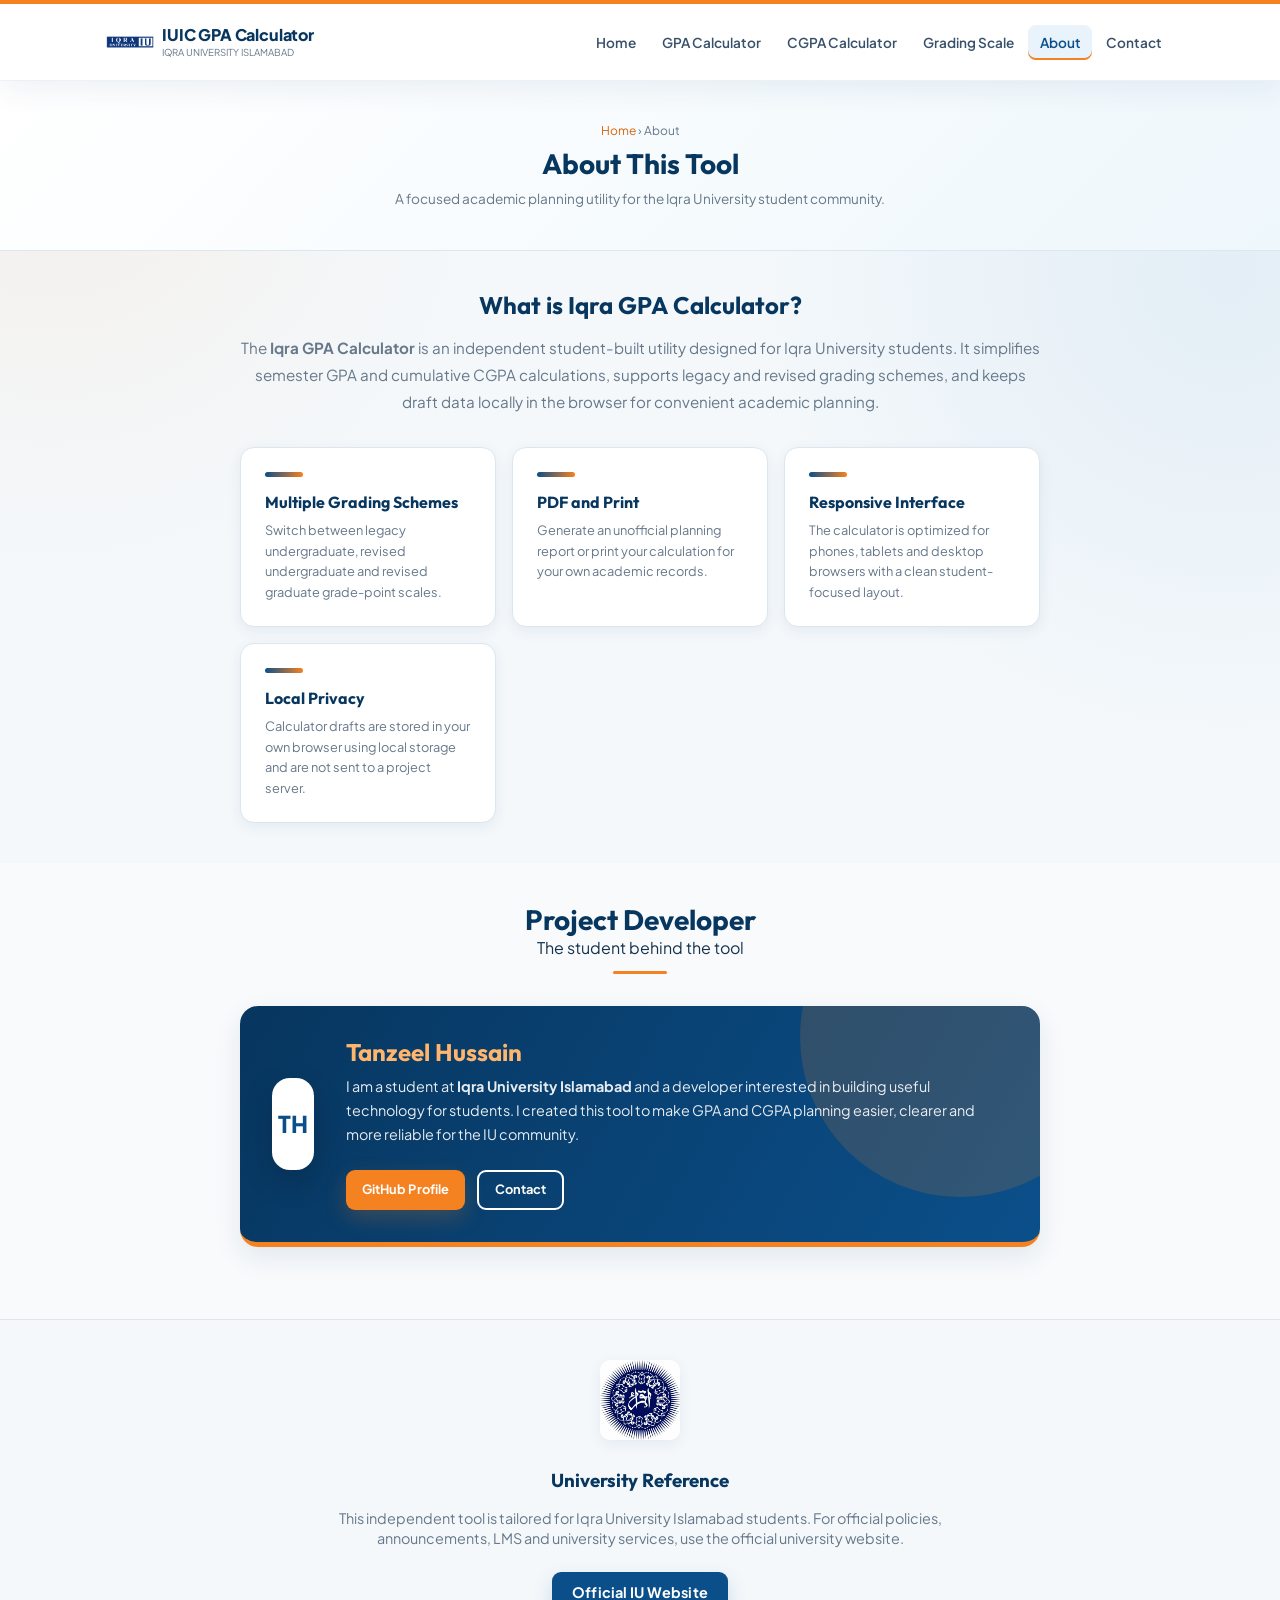
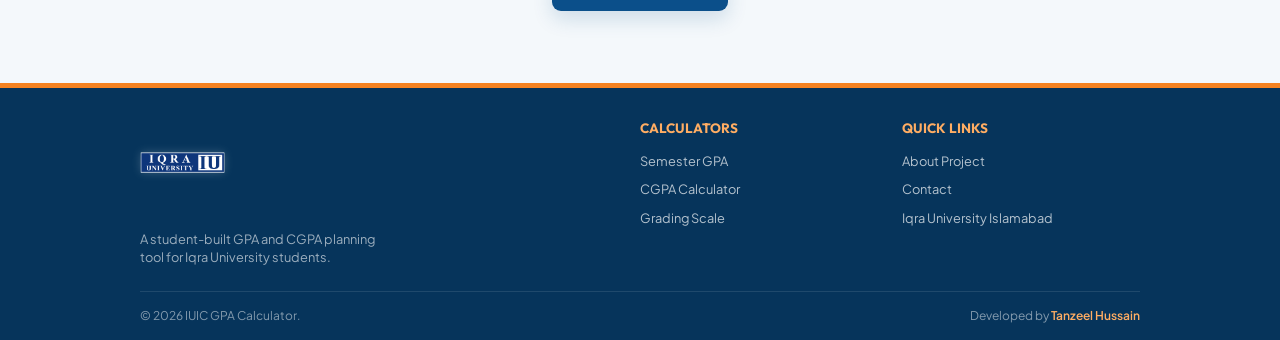
==== commit 510640d5: "style: modernize about page and remove emoji icons" ====
--- a/about.html
+++ b/about.html
@@ -6,174 +6,23 @@
   <title>About - Iqra GPA Calculator Islamabad</title>
   <meta name="description" content="Learn about the Iqra GPA Calculator tool built for Iqra University students."/>
   <link rel="stylesheet" href="css/style.css"/>
+  <link rel="stylesheet" href="css/enhancements.css"/>
   <link rel="icon" href="Iqra-University-Logo.png"/>
   <style>
-    .about-feature-grid { display: grid; grid-template-columns: repeat(auto-fit, minmax(220px, 1fr)); gap: 1rem; margin-top: 2rem; }
-    .feature-card { background: white; padding: 1.5rem; border-radius: 12px; border: 1px solid #edf2f7; text-align: left; }
-    .feature-card .icon { font-size: 1.5rem; margin-bottom: 0.75rem; display: block; }
-    .feature-card h3 { font-size: 1rem; color: var(--primary); margin-bottom: 0.5rem; }
-    .feature-card p { font-size: 0.8rem; color: var(--text-light); line-height: 1.5; }
-    
-    .dev-card { 
-      background: var(--primary); color: white; border-radius: 15px; 
-      padding: 2rem; display: flex; align-items: center; gap: 2rem;
-      margin: 2rem auto; max-width: 800px; position: relative; overflow: hidden;
-    }
-    .dev-card::after { 
-      content: ''; position: absolute; top: -50%; right: -10%; 
-      width: 300px; height: 300px; background: rgba(232,185,35,0.1); 
-      border-radius: 50%; z-index: 0; 
-    }
-    .dev-info { position: relative; z-index: 1; }
-    .dev-avatar { 
-      width: 100px; height: 100px; border-radius: 50%; 
-      background: var(--accent); border: 4px solid rgba(255,255,255,0.2);
-      display: flex; align-items: center; justify-content: center; font-size: 3rem;
-    }
-    .dev-info h2 { color: var(--accent); margin-bottom: 0.5rem; }
-    .dev-info p { font-size: 0.9rem; opacity: 0.9; line-height: 1.6; }
-    
-    @media (max-width: 768px) {
-      .dev-card { flex-direction: column; text-align: center; gap: 1rem; }
-    }
+    .about-feature-grid{display:grid;grid-template-columns:repeat(auto-fit,minmax(220px,1fr));gap:1rem;margin-top:2rem}.feature-card{background:#fff;padding:1.5rem;border-radius:14px;border:1px solid var(--border);box-shadow:var(--shadow-sm);text-align:left}.feature-card::before{content:"";display:block;width:38px;height:5px;border-radius:999px;background:linear-gradient(90deg,var(--primary),var(--accent));margin-bottom:1rem}.feature-card h3{font-size:1rem;color:var(--primary-dark);margin-bottom:.5rem}.feature-card p{font-size:.8rem;color:var(--text-light);line-height:1.6}.dev-card{background:linear-gradient(120deg,var(--primary-dark),var(--primary));color:#fff;border-radius:18px;padding:2rem;display:flex;align-items:center;gap:2rem;margin:2rem auto;max-width:800px;position:relative;overflow:hidden;border-bottom:5px solid var(--accent);box-shadow:var(--shadow)}.dev-card::after{content:"";position:absolute;top:-55%;right:-10%;width:320px;height:320px;background:rgba(245,130,32,.16);border-radius:50%}.dev-info{position:relative;z-index:1}.dev-mark{width:92px;height:92px;border-radius:18px;background:#fff;color:var(--primary);display:grid;place-items:center;font-weight:900;font-size:1.45rem;box-shadow:0 12px 30px rgba(0,0,0,.18);position:relative;z-index:1}.dev-info h2{color:#ffb56b;margin-bottom:.5rem}.dev-info p{font-size:.9rem;opacity:.9;line-height:1.65}@media(max-width:768px){.dev-card{flex-direction:column;text-align:center;gap:1rem}}
   </style>
 </head>
 <body>
+<nav class="navbar"><div class="nav-container"><a href="index.html" class="nav-logo"><img src="Iqra-University-Logo.png" alt="Iqra University logo"/><div class="nav-logo-text"><div class="title">IUIC GPA Calculator</div><div class="sub">Iqra University Islamabad</div></div></a><ul class="nav-links" id="navLinks"><li><a href="index.html">Home</a></li><li><a href="gpa-calculator.html">GPA Calculator</a></li><li><a href="cgpa-calculator.html">CGPA Calculator</a></li><li><a href="grading.html">Grading Scale</a></li><li><a href="about.html" class="active">About</a></li><li><a href="contact.html">Contact</a></li></ul><div class="hamburger" id="hamburger" onclick="toggleMenu()"><span></span><span></span><span></span></div></div></nav>
 
-<nav class="navbar">
-  <div class="nav-container">
-    <a href="index.html" class="nav-logo">
-      <img src="Iqra-University-Logo.png" alt="Iqra University"/>
-      <div class="nav-logo-text">
-        <div class="title">IUIC GPA Calculator</div>
-        <div class="sub">Iqra University Islamabad</div>
-      </div>
-    </a>
-    <ul class="nav-links" id="navLinks">
-      <li><a href="index.html">🏠 Home</a></li>
-      <li><a href="gpa-calculator.html">📊 GPA Calculator</a></li>
-      <li><a href="cgpa-calculator.html">📈 CGPA Calculator</a></li>
-      <li><a href="grading.html">📋 Grading Scale</a></li>
-      <li><a href="about.html" class="active">ℹ️ About</a></li>
-      <li><a href="contact.html">📧 Contact</a></li>
-    </ul>
-    <div class="hamburger" id="hamburger" onclick="toggleMenu()">
-      <span></span><span></span><span></span>
-    </div>
-  </div>
-</nav>
+<div class="page-hero"><div class="breadcrumb"><a href="index.html">Home</a> › About</div><h1>About This Tool</h1><p>A focused academic planning utility for the Iqra University student community.</p></div>
 
-<div class="page-hero">
-  <div class="breadcrumb"><a href="index.html">Home</a> › About</div>
-  <h1>ℹ️ About This Tool</h1>
-  <p>Providing accurate academic tools for the student community</p>
-</div>
+<section class="section"><div class="container"><div style="max-width:800px;margin:0 auto;text-align:center"><h2 style="color:var(--primary-dark);margin-bottom:1rem">What is Iqra GPA Calculator?</h2><p style="color:var(--text-light);line-height:1.75;font-size:.95rem">The <strong>Iqra GPA Calculator</strong> is an independent student-built utility designed for Iqra University students. It simplifies semester GPA and cumulative CGPA calculations, supports legacy and revised grading schemes, and keeps draft data locally in the browser for convenient academic planning.</p><div class="about-feature-grid"><div class="feature-card"><h3>Multiple Grading Schemes</h3><p>Switch between legacy undergraduate, revised undergraduate and revised graduate grade-point scales.</p></div><div class="feature-card"><h3>PDF and Print</h3><p>Generate an unofficial planning report or print your calculation for your own academic records.</p></div><div class="feature-card"><h3>Responsive Interface</h3><p>The calculator is optimized for phones, tablets and desktop browsers with a clean student-focused layout.</p></div><div class="feature-card"><h3>Local Privacy</h3><p>Calculator drafts are stored in your own browser using local storage and are not sent to a project server.</p></div></div></div></div></section>
 
-<section class="section">
-  <div class="container">
-    <div style="max-width: 800px; margin: 0 auto; text-align: center;">
-      <h2 style="color: var(--primary); margin-bottom: 1rem;">What is Iqra GPA Calculator?</h2>
-      <p style="color: var(--text-light); line-height: 1.7; font-size: 0.95rem;">
-        The <strong>Iqra GPA Calculator</strong> is a premium academic utility designed specifically for students of Iqra University Islamabad. 
-        It solves the complexity of manual GPA calculations by providing an automated, error-free system that follows the 
-        <strong>Official IU Grading Policy</strong> for both batch systems (pre-2022 and 2022 onwards).
-      </p>
-      
-      <div class="about-feature-grid">
-        <div class="feature-card">
-          <span class="icon">⚖️</span>
-          <h3>Dual Systems</h3>
-          <p>Seamlessly switch between Old and New grading scales with one click.</p>
-        </div>
-        <div class="feature-card">
-          <span class="icon">📑</span>
-          <h3>Smart PDF</h3>
-          <p>Generate and download professional result sheets with detailed breakdowns.</p>
-        </div>
-        <div class="feature-card">
-          <span class="icon">📱</span>
-          <h3>Modern UI</h3>
-          <p>A compact, mobile-responsive design that works perfectly on any device.</p>
-        </div>
-        <div class="feature-card">
-          <span class="icon">🛡️</span>
-          <h3>100% Private</h3>
-          <p>Your data stays on your device. We never store your grades or IDs.</p>
-        </div>
-      </div>
-    </div>
-  </div>
-</section>
+<section class="section section-alt"><div class="container"><div class="section-header"><h2>Project Developer</h2><p>The student behind the tool</p><div class="divider"></div></div><div class="dev-card"><div class="dev-mark">TH</div><div class="dev-info"><h2>Tanzeel Hussain</h2><p>I am a student at <strong>Iqra University Islamabad</strong> and a developer interested in building useful technology for students. I created this tool to make GPA and CGPA planning easier, clearer and more reliable for the IU community.</p><div style="margin-top:1.5rem;display:flex;gap:.75rem;flex-wrap:wrap"><a href="https://github.com/Tanzeel0Hussain" target="_blank" rel="noopener" class="btn btn-accent" style="padding:.55rem 1rem;font-size:.8rem">GitHub Profile</a><a href="contact.html" class="btn btn-outline" style="border-color:white;color:white;padding:.55rem 1rem;font-size:.8rem">Contact</a></div></div></div></div></section>
 
-<section class="section section-alt">
-  <div class="container">
-    <div class="section-header">
-      <h2>Project Developer</h2>
-      <p>The vision behind the tool</p>
-      <div class="divider"></div>
-    </div>
-    
-    <div class="dev-card">
-      <div class="dev-avatar">👨‍💻</div>
-      <div class="dev-info">
-        <h2>Tanzeel Hussain</h2>
-        <p>
-          I am a student at <strong>Iqra University Islamabad</strong> and a developer passionate about building useful technology. 
-          I created this tool to help my fellow students track their academic progress with ease and professional precision. 
-          This project represents my commitment to the IU community.
-        </p>
-        <div style="margin-top: 1.5rem; display: flex; gap: 0.75rem;">
-          <a href="https://github.com/Tanzeel0Hussain" target="_blank" class="btn btn-accent" style="padding: 0.5rem 1rem; font-size: 0.8rem;">GitHub Profile</a>
-          <a href="contact.html" class="btn btn-outline" style="border-color: white; color: white; padding: 0.5rem 1rem; font-size: 0.8rem;">Contact Me</a>
-        </div>
-      </div>
-    </div>
-  </div>
-</section>
+<section class="section" style="text-align:center;border-top:1px solid var(--border)"><div class="container"><div style="margin-bottom:1.5rem"><img src="iuic logo.jpg" alt="IUIC Islamabad" style="height:80px;border-radius:10px;box-shadow:var(--shadow-sm)"/></div><h3 style="color:var(--primary-dark);margin-bottom:1rem">University Reference</h3><p style="color:var(--text-light);max-width:620px;margin:0 auto 1.5rem;font-size:.9rem">This independent tool is tailored for Iqra University Islamabad students. For official policies, announcements, LMS and university services, use the official university website.</p><a href="https://iuisl.iqra.edu.pk/" target="_blank" rel="noopener" class="btn btn-primary">Official IU Website</a></div></section>
 
-<section class="section" style="text-align: center; border-top: 1px solid #edf2f7;">
-  <div class="container">
-    <div style="margin-bottom: 1.5rem;">
-      <img src="iuic logo.jpg" alt="IUIC Islamabad" style="height: 80px; border-radius: 10px; box-shadow: var(--shadow-sm);"/>
-    </div>
-    <h3 style="color: var(--primary); margin-bottom: 1rem;">Institutional Affiliation</h3>
-    <p style="color: var(--text-light); max-width: 600px; margin: 0 auto 1.5rem; font-size: 0.9rem;">
-      This tool is specifically tailored for <strong>Iqra University Islamabad</strong>. 
-      For official university announcements, LMS, and portal access, please visit the official website.
-    </p>
-    <a href="https://iuisl.iqra.edu.pk/" target="_blank" class="btn btn-primary">Official IU Website →</a>
-  </div>
-</section>
-
-<footer>
-  <div class="footer-grid">
-    <div class="footer-brand">
-      <img src="Iqra-University-Logo.png" alt="Iqra University"/>
-      <p>A premium GPA calculator built by students, for students of Iqra University.</p>
-    </div>
-    <div class="footer-col">
-      <h4>Calculators</h4>
-      <ul class="footer-links">
-        <li><a href="gpa-calculator.html">📊 Semester GPA</a></li>
-        <li><a href="cgpa-calculator.html">📈 CGPA Calculator</a></li>
-        <li><a href="grading.html">📋 Grading Scale</a></li>
-      </ul>
-    </div>
-    <div class="footer-col">
-      <h4>Quick Links</h4>
-      <ul class="footer-links">
-        <li><a href="about.html">ℹ️ About Project</a></li>
-        <li><a href="contact.html">📧 Contact Me</a></li>
-        <li><a href="https://iuisl.iqra.edu.pk/" target="_blank">🏛️ Iqra University</a></li>
-      </ul>
-    </div>
-  </div>
-  <div class="footer-bottom">
-    <span>© 2025 Iqra University Islamabad GPA Calculator. All rights reserved.</span>
-    <span>Developed by <a href="https://github.com/Tanzeel0Hussain" target="_blank">Tanzeel Hussain</a> for IUIC Students</span>
-  </div>
-</footer>
-
+<footer><div class="footer-grid"><div class="footer-brand"><img src="Iqra-University-Logo.png" alt="Iqra University logo"/><p>A student-built GPA and CGPA planning tool for Iqra University students.</p></div><div class="footer-col"><h4>Calculators</h4><ul class="footer-links"><li><a href="gpa-calculator.html">Semester GPA</a></li><li><a href="cgpa-calculator.html">CGPA Calculator</a></li><li><a href="grading.html">Grading Scale</a></li></ul></div><div class="footer-col"><h4>Quick Links</h4><ul class="footer-links"><li><a href="about.html">About Project</a></li><li><a href="contact.html">Contact</a></li><li><a href="https://iuisl.iqra.edu.pk/" target="_blank" rel="noopener">Iqra University Islamabad</a></li></ul></div></div><div class="footer-bottom"><span>© 2026 IUIC GPA Calculator.</span><span>Developed by <a href="https://github.com/Tanzeel0Hussain" target="_blank" rel="noopener">Tanzeel Hussain</a></span></div></footer>
 <script src="js/main.js"></script>
-</body>
-</html>
+</body></html>
--- a/css/enhancements.css
+++ b/css/enhancements.css
@@ -0,0 +1,278 @@
+:root {
+  --primary: #0b4f8a;
+  --primary-dark: #07365f;
+  --primary-light: #1976b9;
+  --accent: #f58220;
+  --accent-dark: #d9650a;
+  --accent-light: #ffb56b;
+  --white: #ffffff;
+  --bg: #f4f8fb;
+  --text: #17324d;
+  --text-light: #66788a;
+  --success: #138a62;
+  --warning: #b76b00;
+  --danger: #c93b3b;
+  --navy: var(--primary);
+  --gray: var(--text-light);
+  --surface: #ffffff;
+  --surface-soft: #f7fafc;
+  --border: #dce6ef;
+  --ring: rgba(245,130,32,.24);
+  --shadow-sm: 0 4px 14px rgba(7,54,95,.07);
+  --shadow: 0 10px 28px rgba(7,54,95,.09);
+  --shadow-lg: 0 26px 65px rgba(7,54,95,.14);
+}
+
+body {
+  min-height: 100vh;
+  color: var(--text);
+  background:
+    radial-gradient(circle at 4% 7%, rgba(245,130,32,.07), transparent 28rem),
+    radial-gradient(circle at 96% 14%, rgba(25,118,185,.08), transparent 30rem),
+    var(--bg);
+}
+button, input, select, textarea { font: inherit; }
+button { cursor: pointer; }
+
+.navbar {
+  background: rgba(255,255,255,.96);
+  backdrop-filter: blur(16px);
+  border-top: 4px solid var(--accent);
+  border-bottom: 1px solid rgba(11,79,138,.08);
+  box-shadow: 0 8px 30px rgba(7,54,95,.07);
+}
+.nav-container { height: 76px; }
+.nav-logo img { height: 48px; }
+.nav-logo-text .title { color: var(--primary-dark); letter-spacing: -.01em; }
+.nav-logo-text .sub { color: var(--text-light); }
+.nav-links { gap: .18rem; }
+.nav-links a {
+  color: #38516a;
+  padding: .55rem .72rem;
+  border-radius: 8px;
+  transition: .2s ease;
+}
+.nav-links a:hover { color: var(--primary); background: #eef6fc; transform: translateY(-1px); }
+.nav-links a.active {
+  color: var(--primary);
+  background: #e8f3fb;
+  box-shadow: inset 0 -2px 0 var(--accent);
+}
+
+.hero {
+  background:
+    radial-gradient(circle at 88% 18%, rgba(245,130,32,.19), transparent 18rem),
+    linear-gradient(135deg, #ffffff 0%, #f3f9fd 55%, #edf6fb 100%);
+  border-bottom: 1px solid #dbe8f1;
+}
+.hero-badge {
+  background: #fff1e5;
+  color: var(--accent-dark);
+  border: 1px solid #ffd4af;
+  border-radius: 999px;
+  padding: .42rem .85rem;
+  letter-spacing: .025em;
+}
+.hero h1 { color: var(--primary-dark); }
+.hero h1 span { color: var(--accent-dark); }
+.hero p { color: var(--text-light); }
+
+.hero.home-hero {
+  position: relative;
+  overflow: hidden;
+  padding: 5rem 1rem 4.6rem;
+  background:
+    radial-gradient(circle at 88% 18%, rgba(245,130,32,.32), transparent 22rem),
+    radial-gradient(circle at 10% 90%, rgba(255,255,255,.13), transparent 24rem),
+    linear-gradient(125deg, #07365f 0%, #0b4f8a 48%, #1976b9 100%);
+  border-bottom: 0;
+  color: #fff;
+}
+.hero-shell {
+  position: relative;
+  z-index: 1;
+  max-width: 1140px;
+  margin: 0 auto;
+  display: grid;
+  grid-template-columns: 1.04fr .96fr;
+  gap: 3.2rem;
+  align-items: center;
+  text-align: left;
+}
+.hero-copy .hero-badge { background: rgba(255,255,255,.10); color: #fff; border-color: rgba(255,255,255,.22); }
+.hero-copy h1 { color: #fff; font-size: clamp(2.7rem, 6vw, 4.65rem); letter-spacing: -.045em; }
+.hero-copy h1 span { color: #ffad63; }
+.hero-copy p { color: rgba(255,255,255,.82); max-width: 630px; margin: 0; font-size: 1.02rem; line-height: 1.75; }
+.hero-copy .hero-btns { display: flex; gap: .8rem; flex-wrap: wrap; margin-top: 1.7rem; }
+.hero-copy .btn-outline { color: #fff; border-color: rgba(255,255,255,.52); }
+.hero-copy .btn-outline:hover { background: #fff; color: var(--primary-dark); }
+
+.btn { border-radius: 9px; transition: .2s ease; letter-spacing: .005em; }
+.btn-primary { background: var(--primary); color: #fff; box-shadow: 0 8px 20px rgba(11,79,138,.16); }
+.btn-primary:hover { background: var(--primary-dark); }
+.btn-accent { background: var(--accent); color: #fff; box-shadow: 0 8px 22px rgba(245,130,32,.22); }
+.btn-accent:hover { background: var(--accent-dark); }
+.btn-outline { color: var(--primary); border-color: var(--primary); }
+.btn:hover { transform: translateY(-2px); }
+.btn:active { transform: translateY(0); }
+.btn:focus-visible, .type-btn:focus-visible, .table-input:focus-visible, .table-select:focus-visible,
+.btn-remove:focus-visible, .summer-btn:focus-visible, .tab-btn:focus-visible {
+  outline: 3px solid var(--ring);
+  outline-offset: 2px;
+}
+
+.campus-visual { position: relative; min-height: 360px; perspective: 1200px; }
+.campus-card {
+  position: absolute;
+  inset: 12px 18px 20px 10px;
+  border-radius: 26px;
+  overflow: hidden;
+  border: 1px solid rgba(255,255,255,.26);
+  background: #dceaf4;
+  box-shadow: 0 34px 70px rgba(2,30,55,.38);
+  transform: rotateY(-7deg) rotateX(3deg);
+  transition: transform .35s ease;
+}
+.campus-visual:hover .campus-card { transform: rotateY(-2deg) rotateX(1deg) translateY(-4px); }
+.campus-card img { width: 100%; height: 100%; object-fit: cover; display: block; }
+.campus-card::after { content:""; position:absolute; inset:0; background:linear-gradient(to top, rgba(5,37,66,.88), transparent 60%); }
+.campus-caption { position:absolute; left:30px; right:30px; bottom:36px; z-index:2; color:#fff; }
+.campus-caption strong { display:block; font-size:1.18rem; margin-bottom:.28rem; }
+.campus-caption span { font-size:.82rem; color:rgba(255,255,255,.78); }
+.floating-chip {
+  position:absolute; z-index:3; background:rgba(255,255,255,.96); color:var(--primary-dark);
+  padding:.68rem .9rem; border-radius:12px; box-shadow:0 14px 32px rgba(2,30,55,.22);
+  font-size:.77rem; font-weight:800; border-left:3px solid var(--accent);
+}
+.chip-one { top:0; right:0; }
+.chip-two { bottom:2px; left:0; }
+
+.stats-bar { background: var(--primary-dark); }
+.stat-number { color: #ffad63; }
+.trust-strip { margin-top:-1px; }
+
+.section-header h2 { color: var(--primary-dark); }
+.divider { background: var(--accent); width: 54px; border-radius: 10px; }
+.card {
+  border: 1px solid var(--border);
+  box-shadow: var(--shadow-sm);
+  border-radius: 15px;
+  transition: .22s ease;
+}
+.card:hover { transform: translateY(-5px); border-color: #b9d7e9; box-shadow: var(--shadow); }
+.card h3 { color: var(--primary-dark); }
+.card-icon {
+  width: 42px; height: 6px; border-radius:999px; background:linear-gradient(90deg,var(--primary),var(--accent));
+  margin-bottom:1rem; font-size:0; color:transparent;
+}
+.card-arrow { color: var(--accent-dark); }
+.feature-note { font-size:.72rem; color:var(--text-light); margin-top:.7rem; }
+
+.step-card { text-align: left !important; position: relative; padding-top: 4.7rem; }
+.step-number {
+  position:absolute; top:1.3rem; left:1.3rem;
+  width:42px; height:42px; display:grid; place-items:center;
+  border-radius:12px; background:linear-gradient(135deg,var(--primary),var(--primary-light));
+  color:#fff; font-size:1rem; font-weight:900; box-shadow:0 9px 18px rgba(11,79,138,.2);
+}
+.step-card:nth-child(2) .step-number { background:linear-gradient(135deg,var(--accent-dark),var(--accent)); }
+.step-card:nth-child(3) .step-number { background:linear-gradient(135deg,#116b60,#16a085); }
+
+.calc-wrapper { max-width: 900px; }
+.calc-card { border:1px solid var(--border); box-shadow:var(--shadow-lg); border-radius:16px; }
+.calc-header {
+  background:linear-gradient(120deg,var(--primary-dark),var(--primary));
+  border-bottom:4px solid var(--accent);
+}
+.calc-header-icon { display:none; }
+.calc-body { padding:clamp(1rem,3vw,2rem); }
+.type-toggle { gap:5px; padding:5px; border:1px solid #d8e6ef !important; background:#eef5fa; border-radius:11px; overflow:visible !important; }
+.type-btn { border-radius:8px !important; min-height:46px; color:#52687a; }
+.type-btn.active-type { background:#fff; color:var(--primary); box-shadow:0 7px 18px rgba(11,79,138,.12); border-bottom:2px solid var(--accent); }
+
+.table-input, .table-select { border-color:#d8e4ec; background:#f9fbfc; color:var(--text); }
+.table-input:focus, .table-select:focus, .form-input:focus {
+  border-color:var(--primary-light); background:#fff; box-shadow:0 0 0 3px rgba(25,118,185,.10); outline:none;
+}
+.subjects-table th { color:#5c7184; }
+.subjects-table tbody tr { transition:.2s ease; }
+.subjects-table tbody tr:hover { background:#f7fbfd; }
+.btn-remove { cursor:pointer; }
+
+.status-row { display:flex; justify-content:space-between; align-items:center; gap:1rem; flex-wrap:wrap; margin:.7rem 0 1.25rem; color:var(--text-light); font-size:.78rem; }
+.save-status { display:inline-flex; align-items:center; gap:.35rem; font-weight:700; color:var(--success); }
+.form-message { display:none; margin:0 0 1rem; padding:.75rem .9rem; border-radius:9px; font-size:.82rem; font-weight:700; }
+.form-message.show { display:block; }
+.form-message.error { background:#fff1f1; color:#a72c2c; border:1px solid #f4c8c8; }
+.form-message.info { background:#edf7fd; color:#0b5d95; border:1px solid #c8e3f3; }
+.form-message.success { background:#ecf8f3; color:#08724f; border:1px solid #bde6d5; }
+
+.result-box { background:linear-gradient(180deg,#fff,#f5fafd); border-color:#ffc58f; box-shadow:inset 0 0 0 1px rgba(245,130,32,.10); }
+.result-gpa { color:var(--primary-dark); letter-spacing:-.05em; }
+.result-actions { margin-top:1.8rem; display:flex; gap:.75rem; flex-wrap:wrap; justify-content:center; }
+
+.semester-row { border:1px solid var(--border); border-radius:13px; background:#fff; overflow:hidden; margin-bottom:.8rem; box-shadow:0 4px 14px rgba(7,54,95,.05); }
+.semester-header { display:flex; justify-content:space-between; gap:.75rem; align-items:center; padding:.9rem 1rem; border-bottom:1px solid #eaf0f4; }
+.semester-inputs { display:grid; grid-template-columns:1fr 1fr; gap:1rem; padding:1rem; }
+.input-group label { display:block; color:var(--text-light); font-weight:700; font-size:.72rem; margin-bottom:.35rem; text-transform:uppercase; letter-spacing:.03em; }
+.calc-badge { color:var(--primary); background:#eaf4fb; border-color:#d1e5f2; }
+.summer-btn.active { background:#fff1e5; color:var(--accent-dark); border-color:#ffc99d; }
+
+.target-card { margin-top:1.4rem; padding:1.35rem; border-radius:14px; border:1px solid #d8e6ef; background:linear-gradient(145deg,#fff,#f3f9fd); box-shadow:0 12px 30px rgba(7,54,95,.07); }
+.target-card h3 { color:var(--primary-dark); margin-bottom:.35rem; }
+.target-card > p { color:var(--text-light); font-size:.84rem; margin-bottom:1rem; }
+.target-grid { display:grid; grid-template-columns:repeat(4,1fr); gap:.75rem; }
+.target-result { display:none; margin-top:1rem; padding:.85rem 1rem; border-radius:10px; font-weight:800; }
+.target-result.show { display:block; }
+.target-result.success { background:#ecf8f3; border:1px solid #bde6d5; color:#08724f; }
+.target-result.warning { background:#fff7ea; border:1px solid #ffd39f; color:#995000; }
+.target-result.error { background:#fff1f1; border:1px solid #f4c8c8; color:#a72c2c; }
+
+.page-hero { background:linear-gradient(135deg,#fff,#eef7fc); border-bottom:1px solid #dbe8f1; padding:2.6rem 1rem; }
+.page-hero h1 { color:var(--primary-dark); }
+.breadcrumb a { color:var(--accent-dark); }
+.policy-head { background:linear-gradient(120deg,var(--primary-dark),var(--primary)) !important; border-bottom:4px solid var(--accent); }
+.tab-btn.active { background:var(--primary) !important; box-shadow:0 7px 18px rgba(11,79,138,.15) !important; }
+
+.source-note { margin-top:1rem; padding:.8rem 1rem; border-radius:10px; background:#f7fafc; border:1px solid var(--border); color:var(--text-light); font-size:.78rem; line-height:1.55; }
+.source-note a { color:var(--primary); font-weight:700; }
+
+footer { background:#06345b; border-top:5px solid var(--accent); }
+.footer-col h4 { color:#ffad63; }
+.footer-bottom a { color:#ffad63; }
+
+@media print {
+  .navbar, footer, .calc-actions, .result-actions, .type-toggle, #scaleBanner, .target-card, .status-row, .hero { display:none !important; }
+  body { background:#fff !important; }
+  .section { padding:0 !important; margin:0 !important; }
+  .calc-card { box-shadow:none !important; border:0 !important; }
+  .result-box { display:block !important; break-inside:avoid; }
+}
+
+@media (max-width: 820px) {
+  .hero-shell { grid-template-columns:1fr; text-align:center; }
+  .hero-copy p { margin:0 auto; }
+  .hero-copy .hero-btns { justify-content:center; }
+  .campus-visual { min-height:300px; max-width:620px; width:100%; margin:0 auto; }
+  .target-grid { grid-template-columns:1fr 1fr; }
+  .type-toggle { flex-direction:column; }
+}
+
+@media (max-width: 620px) {
+  .home-hero { padding-top:3.2rem; }
+  .hero-copy h1 { font-size:2.55rem; }
+  .campus-visual { min-height:245px; }
+  .campus-card { inset:10px 8px 14px; border-radius:20px; transform:none; }
+  .floating-chip { font-size:.68rem; padding:.5rem .65rem; }
+  .subjects-table thead { display:none; }
+  .subjects-table, .subjects-table tbody, .subjects-table tr, .subjects-table td { display:block; width:100%; }
+  .subjects-table tr { border:1px solid var(--border); border-radius:10px; margin-bottom:.75rem; padding:.35rem; background:#fff; }
+  .subjects-table td { display:grid; grid-template-columns:105px 1fr; align-items:center; gap:.5rem; border-bottom:1px dashed #e5edf3; }
+  .subjects-table td::before { content:attr(data-label); font-size:.68rem; font-weight:800; color:var(--text-light); text-transform:uppercase; }
+  .subjects-table td:last-child { display:flex; justify-content:flex-end; border-bottom:0; }
+  .semester-inputs, .target-grid { grid-template-columns:1fr; }
+  .semester-header { align-items:flex-start; flex-direction:column; }
+  .result-stats { display:grid; grid-template-columns:1fr 1fr; gap:.75rem; }
+  .result-actions .btn { width:100%; }
+  .step-card { padding-top:4.4rem; }
+}
